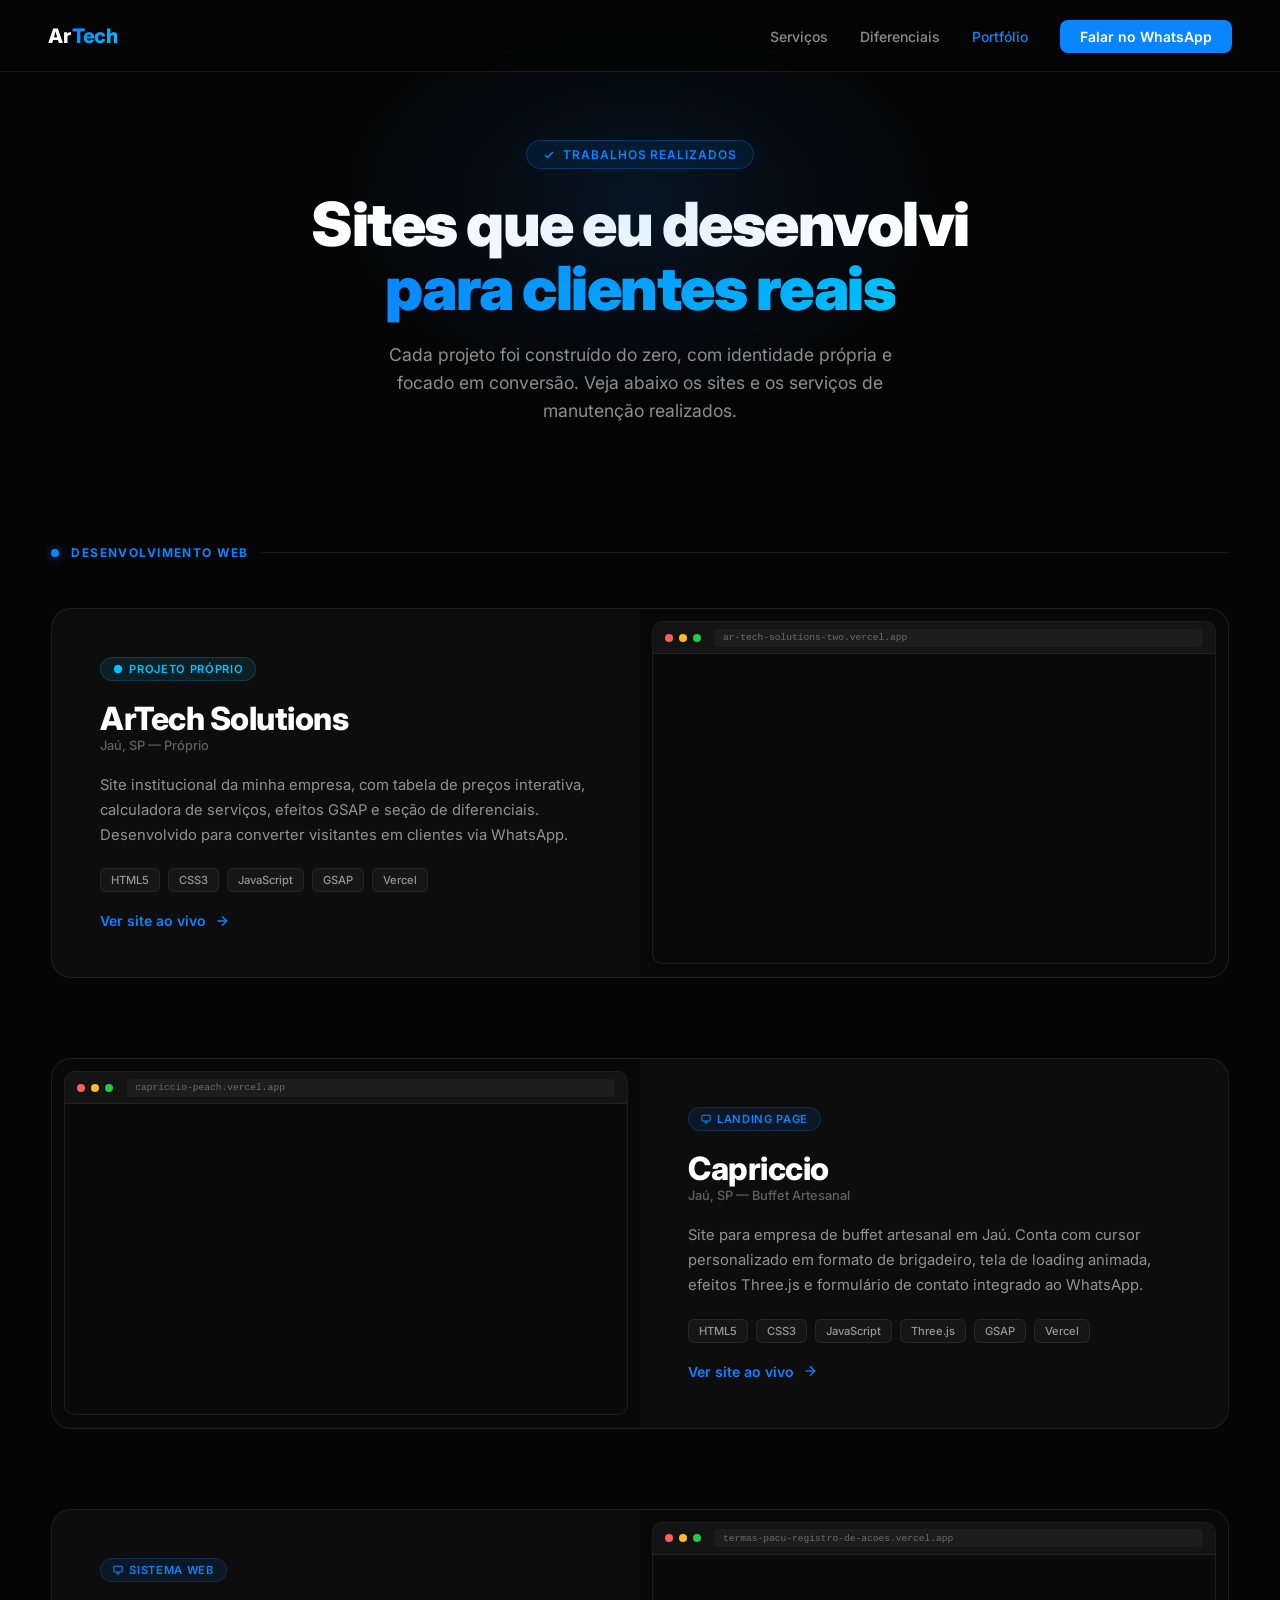
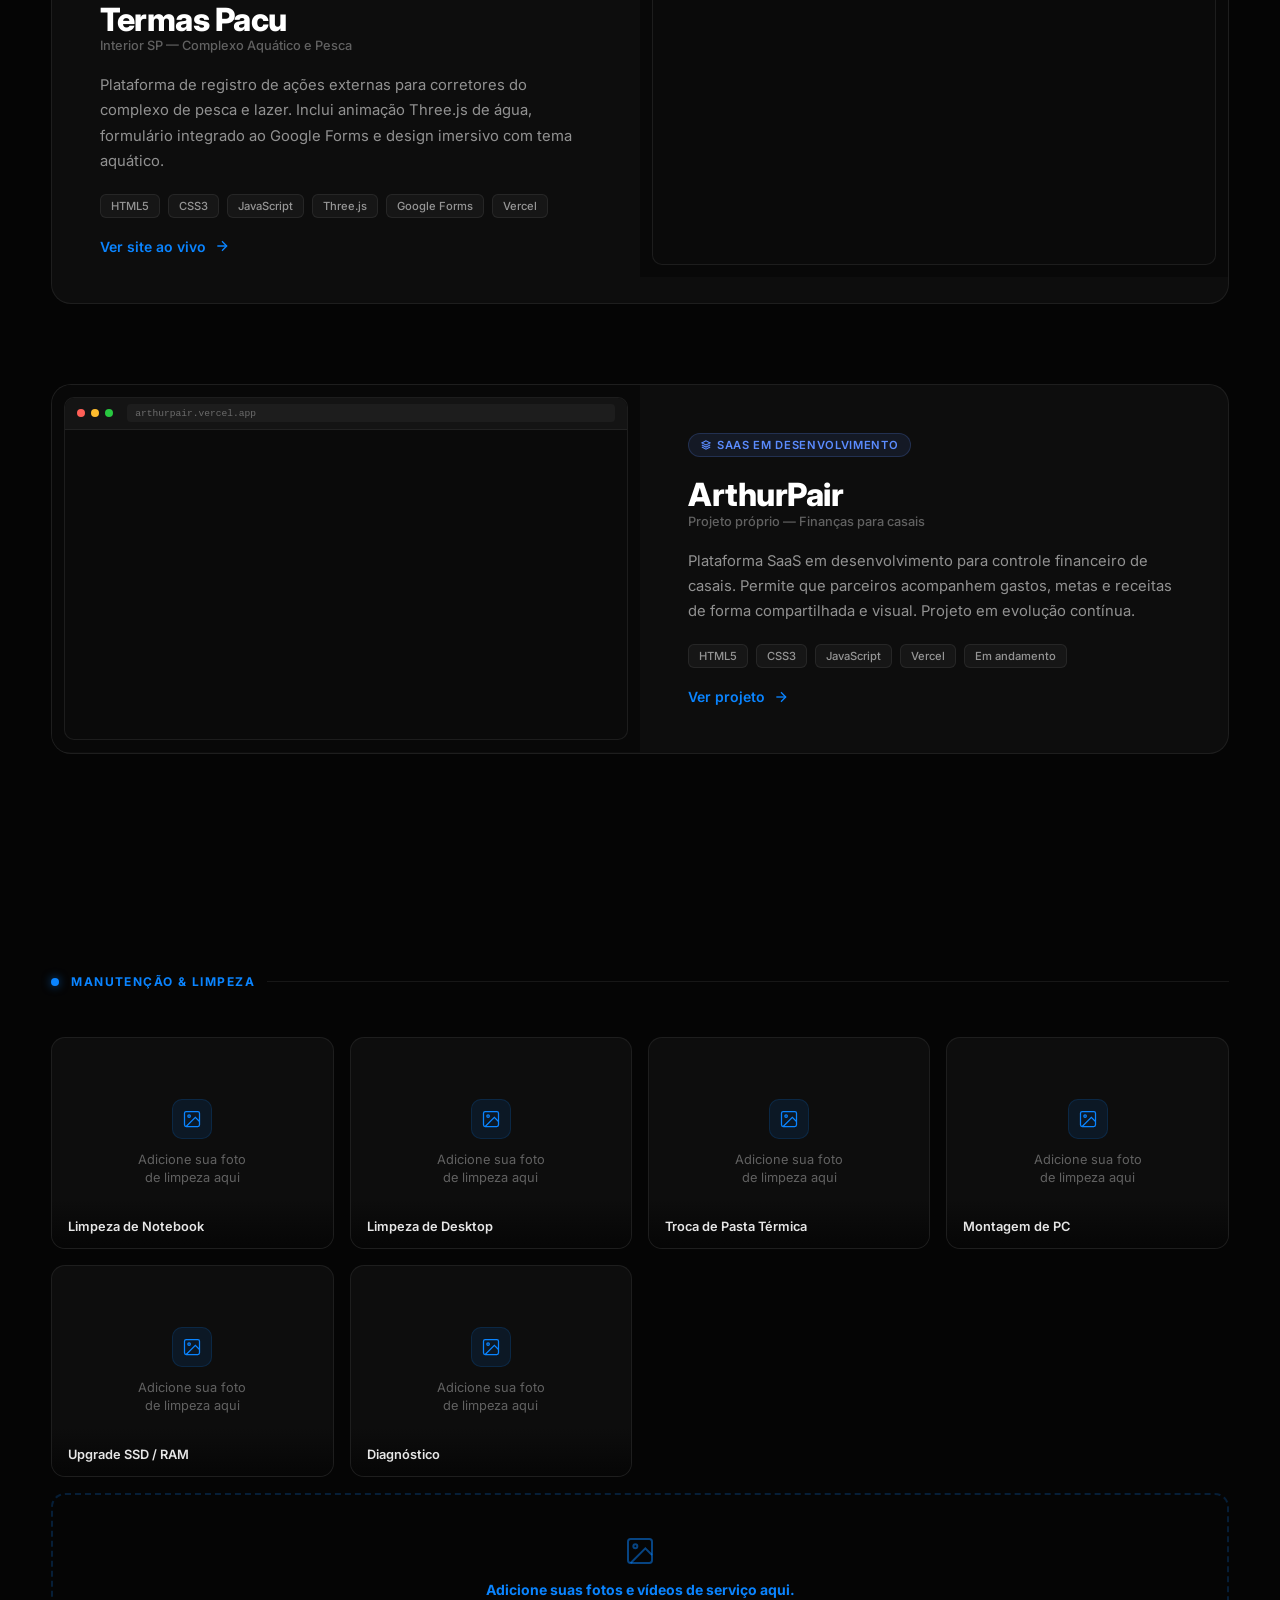
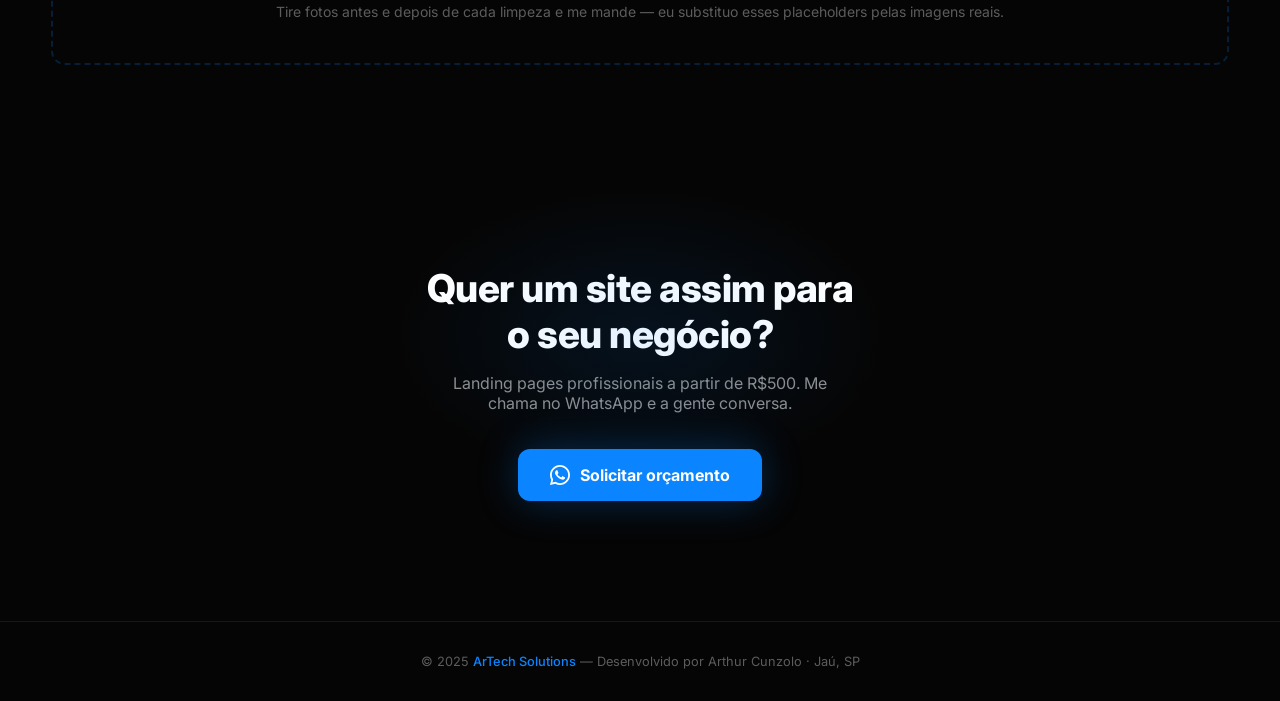
==== portfolio.html @ c2dcc95b "feat: adiciona página de portfólio com preview dos sites e galeria de manutenção" ====
<!DOCTYPE html>
<html lang="pt-BR">
<head>
  <meta charset="UTF-8" />
  <meta name="viewport" content="width=device-width, initial-scale=1.0" />
  <meta name="description" content="Portfólio ArTech Solutions – Sites desenvolvidos e serviços de manutenção em Jaú/SP." />
  <title>Portfólio – ArTech Solutions</title>

  <link rel="preconnect" href="https://fonts.googleapis.com" />
  <link rel="preconnect" href="https://fonts.gstatic.com" crossorigin />
  <link href="https://fonts.googleapis.com/css2?family=Inter:wght@300;400;500;600;700;800;900&display=swap" rel="stylesheet" />

  <style>
    :root {
      --blue-primary:   #0A84FF;
      --blue-secondary: #5B8CFF;
      --blue-accent:    #00C2FF;
      --bg-deep:        #050505;
      --bg-card:        #0d0d0d;
      --bg-card-hover:  #111111;
      --surface:        rgba(255,255,255,0.04);
      --surface-hover:  rgba(255,255,255,0.07);
      --border:         rgba(255,255,255,0.07);
      --border-blue:    rgba(10,132,255,0.25);
      --text-primary:   #ffffff;
      --text-secondary: rgba(255,255,255,0.55);
      --text-muted:     rgba(255,255,255,0.35);
      --font: 'Inter', -apple-system, BlinkMacSystemFont, sans-serif;
      --ease: cubic-bezier(0.16, 1, 0.3, 1);
      --container: min(1200px, 92vw);
    }

    *, *::before, *::after { margin: 0; padding: 0; box-sizing: border-box; }

    html {
      scroll-behavior: smooth;
      scroll-padding-top: 80px;
      font-size: 16px;
      -webkit-font-smoothing: antialiased;
    }

    body {
      font-family: var(--font);
      background: var(--bg-deep);
      color: var(--text-primary);
      min-height: 100vh;
      overflow-x: hidden;
    }

    a { text-decoration: none; color: inherit; }

    /* ── NAV ── */
    .nav {
      position: fixed;
      top: 0; left: 0; right: 0;
      z-index: 100;
      padding: 0 clamp(16px, 4vw, 48px);
      height: 72px;
      display: flex;
      align-items: center;
      justify-content: space-between;
      background: rgba(5,5,5,0.85);
      backdrop-filter: blur(20px);
      border-bottom: 1px solid var(--border);
    }

    .nav__logo { display: flex; align-items: center; gap: 2px; font-size: 1.25rem; font-weight: 800; letter-spacing: -0.5px; }
    .nav__logo-ar  { color: #fff; }
    .nav__logo-tech { background: linear-gradient(135deg, var(--blue-primary), var(--blue-accent)); -webkit-background-clip: text; -webkit-text-fill-color: transparent; }

    .nav__links { display: flex; align-items: center; gap: 32px; list-style: none; }
    .nav__link { font-size: 0.875rem; font-weight: 500; color: var(--text-secondary); transition: color 0.2s; }
    .nav__link:hover, .nav__link.active { color: #fff; }
    .nav__link.active { color: var(--blue-primary); }

    .nav__cta {
      padding: 8px 20px;
      background: var(--blue-primary);
      border-radius: 8px;
      font-size: 0.875rem;
      font-weight: 600;
      color: #fff;
      transition: opacity 0.2s, transform 0.2s;
    }
    .nav__cta:hover { opacity: 0.88; transform: translateY(-1px); }

    /* ── HERO ── */
    .hero {
      padding: 140px 0 80px;
      text-align: center;
      position: relative;
    }

    .hero::before {
      content: '';
      position: absolute;
      top: 0; left: 50%; transform: translateX(-50%);
      width: 600px; height: 400px;
      background: radial-gradient(ellipse, rgba(10,132,255,0.12) 0%, transparent 70%);
      pointer-events: none;
    }

    .hero__eyebrow {
      display: inline-flex;
      align-items: center;
      gap: 8px;
      padding: 6px 16px;
      background: rgba(10,132,255,0.1);
      border: 1px solid rgba(10,132,255,0.25);
      border-radius: 100px;
      font-size: 0.75rem;
      font-weight: 600;
      color: var(--blue-primary);
      letter-spacing: 0.08em;
      text-transform: uppercase;
      margin-bottom: 24px;
    }

    .hero__title {
      font-size: clamp(2.2rem, 5vw, 3.8rem);
      font-weight: 900;
      letter-spacing: -1.5px;
      line-height: 1.05;
      margin-bottom: 20px;
    }

    .hero__title span {
      background: linear-gradient(135deg, var(--blue-primary), var(--blue-accent));
      -webkit-background-clip: text;
      -webkit-text-fill-color: transparent;
    }

    .hero__sub {
      font-size: 1.1rem;
      color: var(--text-secondary);
      max-width: 520px;
      margin: 0 auto;
      line-height: 1.6;
    }

    /* ── SECTION LABEL ── */
    .section-label {
      display: flex;
      align-items: center;
      gap: 12px;
      margin-bottom: 48px;
    }

    .section-label__dot {
      width: 8px; height: 8px;
      border-radius: 50%;
      background: var(--blue-primary);
      box-shadow: 0 0 10px rgba(10,132,255,0.6);
    }

    .section-label__text {
      font-size: 0.75rem;
      font-weight: 700;
      letter-spacing: 0.12em;
      text-transform: uppercase;
      color: var(--blue-primary);
    }

    .section-label__line {
      flex: 1;
      height: 1px;
      background: var(--border);
    }

    /* ── CONTAINER ── */
    .container { width: var(--container); margin: 0 auto; }

    /* ── PROJECTS SECTION ── */
    .projects { padding: 40px 0 100px; }

    /* ── PROJECT BLOCK ── */
    .project-block {
      display: grid;
      grid-template-columns: 1fr 1fr;
      gap: 0;
      margin-bottom: 80px;
      border: 1px solid var(--border);
      border-radius: 20px;
      overflow: hidden;
      background: var(--bg-card);
      transition: border-color 0.3s, box-shadow 0.3s;
      opacity: 0;
      transform: translateY(40px);
    }

    .project-block:hover {
      border-color: var(--border-blue);
      box-shadow: 0 0 60px rgba(10,132,255,0.08);
    }

    .project-block.visible {
      opacity: 1;
      transform: translateY(0);
      transition: opacity 0.7s var(--ease), transform 0.7s var(--ease), border-color 0.3s, box-shadow 0.3s;
    }

    .project-block:nth-child(even) { direction: rtl; }
    .project-block:nth-child(even) > * { direction: ltr; }

    /* ── PREVIEW ── */
    .project-preview {
      position: relative;
      overflow: hidden;
      aspect-ratio: 16/10;
      background: #080808;
      cursor: pointer;
    }

    .project-preview__iframe-wrap {
      position: absolute;
      inset: 0;
      transform: scale(1);
      transform-origin: top left;
      pointer-events: none;
    }

    .project-preview__iframe-wrap iframe {
      width: 100%;
      height: 100%;
      border: none;
      display: block;
    }

    /* Animated scroll effect */
    .project-preview__scroller {
      position: absolute;
      inset: 0;
      display: flex;
      flex-direction: column;
    }

    .project-preview__img {
      width: 100%;
      flex-shrink: 0;
      display: block;
      object-fit: cover;
      object-position: top;
      animation: scrollPreview 8s ease-in-out infinite alternate;
    }

    @keyframes scrollPreview {
      0%   { transform: translateY(0); }
      100% { transform: translateY(calc(-100% + 400px)); }
    }

    .project-preview__overlay {
      position: absolute;
      inset: 0;
      background: linear-gradient(to bottom, transparent 60%, rgba(5,5,5,0.7) 100%);
      display: flex;
      align-items: flex-end;
      justify-content: center;
      padding-bottom: 20px;
      opacity: 0;
      transition: opacity 0.3s;
    }

    .project-preview:hover .project-preview__overlay { opacity: 1; }

    .project-preview__visit {
      display: inline-flex;
      align-items: center;
      gap: 8px;
      padding: 10px 22px;
      background: var(--blue-primary);
      border-radius: 8px;
      font-size: 0.85rem;
      font-weight: 600;
      color: #fff;
      transform: translateY(8px);
      transition: transform 0.3s var(--ease);
    }

    .project-preview:hover .project-preview__visit { transform: translateY(0); }

    /* Placeholder for screenshot */
    .project-preview__placeholder {
      width: 100%;
      height: 100%;
      display: flex;
      flex-direction: column;
      align-items: center;
      justify-content: center;
      gap: 12px;
      background: linear-gradient(135deg, #0a0a0a, #111);
    }

    .project-preview__placeholder-icon {
      width: 48px; height: 48px;
      border-radius: 12px;
      background: rgba(10,132,255,0.15);
      border: 1px solid rgba(10,132,255,0.2);
      display: flex;
      align-items: center;
      justify-content: center;
    }

    .project-preview__url-bar {
      width: 80%;
      padding: 8px 14px;
      background: rgba(255,255,255,0.05);
      border: 1px solid var(--border);
      border-radius: 8px;
      font-size: 0.7rem;
      color: var(--text-muted);
      font-family: monospace;
      text-align: center;
    }

    /* Animated browser mockup */
    .browser-mockup {
      position: absolute;
      inset: 12px;
      background: #0a0a0a;
      border-radius: 10px;
      border: 1px solid rgba(255,255,255,0.08);
      overflow: hidden;
      display: flex;
      flex-direction: column;
    }

    .browser-bar {
      height: 32px;
      background: #141414;
      border-bottom: 1px solid rgba(255,255,255,0.06);
      display: flex;
      align-items: center;
      padding: 0 12px;
      gap: 6px;
      flex-shrink: 0;
    }

    .browser-dot {
      width: 8px; height: 8px;
      border-radius: 50%;
    }

    .browser-dot:nth-child(1) { background: #ff5f57; }
    .browser-dot:nth-child(2) { background: #febc2e; }
    .browser-dot:nth-child(3) { background: #28c840; }

    .browser-url {
      flex: 1;
      height: 18px;
      background: rgba(255,255,255,0.04);
      border-radius: 4px;
      margin-left: 8px;
      display: flex;
      align-items: center;
      padding: 0 8px;
    }

    .browser-url span {
      font-size: 0.6rem;
      color: var(--text-muted);
      font-family: monospace;
    }

    .browser-content {
      flex: 1;
      overflow: hidden;
      position: relative;
    }

    .browser-content iframe {
      width: 200%;
      height: 200%;
      border: none;
      transform: scale(0.5);
      transform-origin: top left;
      pointer-events: none;
    }

    /* ── PROJECT INFO ── */
    .project-info {
      padding: clamp(28px, 4vw, 48px);
      display: flex;
      flex-direction: column;
      justify-content: center;
      gap: 20px;
    }

    .project-info__tag {
      display: inline-flex;
      align-items: center;
      gap: 6px;
      padding: 4px 12px;
      border-radius: 100px;
      font-size: 0.7rem;
      font-weight: 600;
      letter-spacing: 0.06em;
      text-transform: uppercase;
      width: fit-content;
    }

    .tag--web {
      background: rgba(10,132,255,0.1);
      color: var(--blue-primary);
      border: 1px solid rgba(10,132,255,0.2);
    }

    .tag--saas {
      background: rgba(91,140,255,0.1);
      color: var(--blue-secondary);
      border: 1px solid rgba(91,140,255,0.2);
    }

    .tag--own {
      background: rgba(0,194,255,0.1);
      color: var(--blue-accent);
      border: 1px solid rgba(0,194,255,0.2);
    }

    .project-info__number {
      font-size: 4rem;
      font-weight: 900;
      letter-spacing: -3px;
      line-height: 1;
      color: rgba(255,255,255,0.04);
      position: absolute;
      top: 20px; right: 24px;
      font-variant-numeric: tabular-nums;
    }

    .project-info__inner { position: relative; }

    .project-info__title {
      font-size: clamp(1.4rem, 2.5vw, 2rem);
      font-weight: 800;
      letter-spacing: -0.5px;
      line-height: 1.15;
    }

    .project-info__client {
      font-size: 0.8rem;
      color: var(--text-muted);
      font-weight: 500;
    }

    .project-info__desc {
      font-size: 0.925rem;
      color: var(--text-secondary);
      line-height: 1.7;
    }

    .project-info__stack {
      display: flex;
      flex-wrap: wrap;
      gap: 8px;
    }

    .stack-pill {
      padding: 4px 10px;
      background: var(--surface);
      border: 1px solid var(--border);
      border-radius: 6px;
      font-size: 0.7rem;
      font-weight: 500;
      color: var(--text-secondary);
    }

    .project-info__link {
      display: inline-flex;
      align-items: center;
      gap: 8px;
      color: var(--blue-primary);
      font-size: 0.875rem;
      font-weight: 600;
      transition: gap 0.2s;
    }

    .project-info__link:hover { gap: 12px; }

    /* ── MAINTENANCE GALLERY ── */
    .maintenance { padding: 40px 0 120px; }

    .gallery-grid {
      display: grid;
      grid-template-columns: repeat(auto-fill, minmax(280px, 1fr));
      gap: 16px;
    }

    .gallery-item {
      position: relative;
      border-radius: 14px;
      overflow: hidden;
      aspect-ratio: 4/3;
      background: var(--bg-card);
      border: 1px solid var(--border);
      cursor: pointer;
      transition: transform 0.3s var(--ease), border-color 0.3s;
      opacity: 0;
      transform: scale(0.95);
    }

    .gallery-item.visible {
      opacity: 1;
      transform: scale(1);
      transition: opacity 0.5s var(--ease), transform 0.5s var(--ease), border-color 0.3s;
    }

    .gallery-item:hover {
      border-color: var(--border-blue);
      transform: scale(1.02);
    }

    .gallery-item img {
      width: 100%;
      height: 100%;
      object-fit: cover;
      display: block;
    }

    .gallery-item__label {
      position: absolute;
      bottom: 0; left: 0; right: 0;
      padding: 20px 16px 14px;
      background: linear-gradient(to top, rgba(5,5,5,0.9) 0%, transparent 100%);
      font-size: 0.8rem;
      font-weight: 600;
      color: rgba(255,255,255,0.9);
    }

    /* Placeholder gallery items */
    .gallery-placeholder {
      display: flex;
      flex-direction: column;
      align-items: center;
      justify-content: center;
      gap: 12px;
      height: 100%;
    }

    .gallery-placeholder__icon {
      width: 40px; height: 40px;
      border-radius: 10px;
      background: rgba(10,132,255,0.1);
      border: 1px solid rgba(10,132,255,0.15);
      display: flex;
      align-items: center;
      justify-content: center;
    }

    .gallery-placeholder__text {
      font-size: 0.8rem;
      color: var(--text-muted);
      text-align: center;
      line-height: 1.4;
    }

    .gallery-add-cta {
      grid-column: 1 / -1;
      display: flex;
      flex-direction: column;
      align-items: center;
      justify-content: center;
      gap: 12px;
      border-radius: 14px;
      border: 2px dashed rgba(10,132,255,0.2);
      padding: 40px;
      text-align: center;
      cursor: default;
    }

    .gallery-add-cta p {
      font-size: 0.875rem;
      color: var(--text-muted);
      line-height: 1.6;
    }

    .gallery-add-cta strong {
      color: var(--blue-primary);
    }

    /* ── CTA FOOTER ── */
    .cta-section {
      padding: 80px 0 120px;
      text-align: center;
      position: relative;
    }

    .cta-section::before {
      content: '';
      position: absolute;
      top: 0; left: 50%; transform: translateX(-50%);
      width: 500px; height: 300px;
      background: radial-gradient(ellipse, rgba(10,132,255,0.1) 0%, transparent 70%);
      pointer-events: none;
    }

    .cta-section__title {
      font-size: clamp(1.6rem, 3vw, 2.5rem);
      font-weight: 800;
      letter-spacing: -0.5px;
      margin-bottom: 16px;
    }

    .cta-section__sub {
      font-size: 1rem;
      color: var(--text-secondary);
      margin-bottom: 36px;
      max-width: 400px;
      margin-left: auto;
      margin-right: auto;
    }

    .cta-section__btn {
      display: inline-flex;
      align-items: center;
      gap: 10px;
      padding: 16px 32px;
      background: var(--blue-primary);
      border-radius: 12px;
      font-size: 1rem;
      font-weight: 700;
      color: #fff;
      transition: transform 0.2s, box-shadow 0.2s;
      box-shadow: 0 0 40px rgba(10,132,255,0.3);
    }

    .cta-section__btn:hover {
      transform: translateY(-2px);
      box-shadow: 0 0 60px rgba(10,132,255,0.4);
    }

    /* ── FOOTER ── */
    .footer {
      border-top: 1px solid var(--border);
      padding: 32px 0;
      text-align: center;
      font-size: 0.8rem;
      color: var(--text-muted);
    }

    .footer a {
      color: var(--blue-primary);
      font-weight: 500;
    }

    /* ── LIGHTBOX ── */
    .lightbox {
      position: fixed;
      inset: 0;
      z-index: 999;
      background: rgba(0,0,0,0.95);
      display: flex;
      align-items: center;
      justify-content: center;
      opacity: 0;
      pointer-events: none;
      transition: opacity 0.3s;
    }

    .lightbox.open {
      opacity: 1;
      pointer-events: all;
    }

    .lightbox__img {
      max-width: 90vw;
      max-height: 85vh;
      border-radius: 12px;
      object-fit: contain;
    }

    .lightbox__close {
      position: absolute;
      top: 24px; right: 24px;
      width: 44px; height: 44px;
      border-radius: 50%;
      background: var(--surface);
      border: 1px solid var(--border);
      color: #fff;
      font-size: 1.2rem;
      cursor: pointer;
      display: flex;
      align-items: center;
      justify-content: center;
      transition: background 0.2s;
    }

    .lightbox__close:hover { background: var(--surface-hover); }

    /* ── RESPONSIVE ── */
    @media (max-width: 768px) {
      .project-block {
        grid-template-columns: 1fr;
        direction: ltr;
      }

      .project-block:nth-child(even) { direction: ltr; }

      .project-preview { aspect-ratio: 16/9; }

      .nav__links { display: none; }

      .nav__back {
        font-size: 0.8rem;
        color: var(--text-secondary);
        display: flex;
        align-items: center;
        gap: 6px;
      }
    }

    @media (min-width: 769px) {
      .nav__back { display: none; }
    }
  </style>
</head>
<body>

  <!-- NAV -->
  <nav class="nav">
    <a href="index.html" class="nav__logo" aria-label="ArTech Solutions">
      <span class="nav__logo-ar">Ar</span><span class="nav__logo-tech">Tech</span>
    </a>
    <ul class="nav__links" role="list">
      <li><a href="index.html#servicos" class="nav__link">Serviços</a></li>
      <li><a href="index.html#diferenciais" class="nav__link">Diferenciais</a></li>
      <li><a href="portfolio.html" class="nav__link active">Portfólio</a></li>
      <li><a href="https://wa.me/5511982534271?text=Olá! Vim pelo portfólio e gostaria de um orçamento." class="nav__cta" target="_blank" rel="noopener">Falar no WhatsApp</a></li>
    </ul>
    <a href="index.html" class="nav__back">
      ← Voltar ao site
    </a>
  </nav>

  <!-- HERO -->
  <section class="hero">
    <div class="container">
      <div class="hero__eyebrow">
        <svg width="12" height="12" viewBox="0 0 24 24" fill="none" stroke="currentColor" stroke-width="2.5"><polyline points="20 6 9 17 4 12"/></svg>
        Trabalhos realizados
      </div>
      <h1 class="hero__title">
        Sites que eu desenvolvi<br>
        <span>para clientes reais</span>
      </h1>
      <p class="hero__sub">
        Cada projeto foi construído do zero, com identidade própria e focado em conversão. Veja abaixo os sites e os serviços de manutenção realizados.
      </p>
    </div>
  </section>

  <!-- PROJECTS -->
  <section class="projects">
    <div class="container">

      <div class="section-label">
        <div class="section-label__dot"></div>
        <span class="section-label__text">Desenvolvimento Web</span>
        <div class="section-label__line"></div>
      </div>

      <!-- PROJECT 1: ArTech -->
      <article class="project-block">
        <div class="project-preview" onclick="window.open('https://ar-tech-solutions-two.vercel.app/','_blank')">
          <div class="browser-mockup">
            <div class="browser-bar">
              <div class="browser-dot"></div>
              <div class="browser-dot"></div>
              <div class="browser-dot"></div>
              <div class="browser-url">
                <span>ar-tech-solutions-two.vercel.app</span>
              </div>
            </div>
            <div class="browser-content">
              <iframe src="https://ar-tech-solutions-two.vercel.app/" loading="lazy" title="ArTech Solutions"></iframe>
            </div>
          </div>
          <div class="project-preview__overlay">
            <span class="project-preview__visit">
              Visitar site
              <svg width="14" height="14" viewBox="0 0 24 24" fill="none" stroke="currentColor" stroke-width="2.5"><path d="M18 13v6a2 2 0 01-2 2H5a2 2 0 01-2-2V8a2 2 0 012-2h6"/><polyline points="15 3 21 3 21 9"/><line x1="10" y1="14" x2="21" y2="3"/></svg>
            </span>
          </div>
        </div>
        <div class="project-info">
          <span class="project-info__tag tag--own">
            <svg width="10" height="10" viewBox="0 0 24 24" fill="currentColor"><circle cx="12" cy="12" r="10"/></svg>
            Projeto próprio
          </span>
          <div class="project-info__inner">
            <h2 class="project-info__title">ArTech Solutions</h2>
            <p class="project-info__client">Jaú, SP — Próprio</p>
          </div>
          <p class="project-info__desc">
            Site institucional da minha empresa, com tabela de preços interativa, calculadora de serviços, efeitos GSAP e seção de diferenciais. Desenvolvido para converter visitantes em clientes via WhatsApp.
          </p>
          <div class="project-info__stack">
            <span class="stack-pill">HTML5</span>
            <span class="stack-pill">CSS3</span>
            <span class="stack-pill">JavaScript</span>
            <span class="stack-pill">GSAP</span>
            <span class="stack-pill">Vercel</span>
          </div>
          <a href="https://ar-tech-solutions-two.vercel.app/" class="project-info__link" target="_blank" rel="noopener">
            Ver site ao vivo
            <svg width="16" height="16" viewBox="0 0 24 24" fill="none" stroke="currentColor" stroke-width="2"><line x1="5" y1="12" x2="19" y2="12"/><polyline points="12 5 19 12 12 19"/></svg>
          </a>
        </div>
      </article>

      <!-- PROJECT 2: Capriccio -->
      <article class="project-block">
        <div class="project-preview" onclick="window.open('https://capriccio-peach.vercel.app/','_blank')">
          <div class="browser-mockup">
            <div class="browser-bar">
              <div class="browser-dot"></div>
              <div class="browser-dot"></div>
              <div class="browser-dot"></div>
              <div class="browser-url">
                <span>capriccio-peach.vercel.app</span>
              </div>
            </div>
            <div class="browser-content">
              <iframe src="https://capriccio-peach.vercel.app/" loading="lazy" title="Capriccio Buffet"></iframe>
            </div>
          </div>
          <div class="project-preview__overlay">
            <span class="project-preview__visit">
              Visitar site
              <svg width="14" height="14" viewBox="0 0 24 24" fill="none" stroke="currentColor" stroke-width="2.5"><path d="M18 13v6a2 2 0 01-2 2H5a2 2 0 01-2-2V8a2 2 0 012-2h6"/><polyline points="15 3 21 3 21 9"/><line x1="10" y1="14" x2="21" y2="3"/></svg>
            </span>
          </div>
        </div>
        <div class="project-info">
          <span class="project-info__tag tag--web">
            <svg width="10" height="10" viewBox="0 0 24 24" fill="none" stroke="currentColor" stroke-width="2.5"><rect x="2" y="3" width="20" height="14" rx="2"/><line x1="8" y1="21" x2="16" y2="21"/><line x1="12" y1="17" x2="12" y2="21"/></svg>
            Landing Page
          </span>
          <div class="project-info__inner">
            <h2 class="project-info__title">Capriccio</h2>
            <p class="project-info__client">Jaú, SP — Buffet Artesanal</p>
          </div>
          <p class="project-info__desc">
            Site para empresa de buffet artesanal em Jaú. Conta com cursor personalizado em formato de brigadeiro, tela de loading animada, efeitos Three.js e formulário de contato integrado ao WhatsApp.
          </p>
          <div class="project-info__stack">
            <span class="stack-pill">HTML5</span>
            <span class="stack-pill">CSS3</span>
            <span class="stack-pill">JavaScript</span>
            <span class="stack-pill">Three.js</span>
            <span class="stack-pill">GSAP</span>
            <span class="stack-pill">Vercel</span>
          </div>
          <a href="https://capriccio-peach.vercel.app/" class="project-info__link" target="_blank" rel="noopener">
            Ver site ao vivo
            <svg width="16" height="16" viewBox="0 0 24 24" fill="none" stroke="currentColor" stroke-width="2"><line x1="5" y1="12" x2="19" y2="12"/><polyline points="12 5 19 12 12 19"/></svg>
          </a>
        </div>
      </article>

      <!-- PROJECT 3: Termas Pacu -->
      <article class="project-block">
        <div class="project-preview" onclick="window.open('https://termas-pacu-registro-de-acoes.vercel.app/','_blank')">
          <div class="browser-mockup">
            <div class="browser-bar">
              <div class="browser-dot"></div>
              <div class="browser-dot"></div>
              <div class="browser-dot"></div>
              <div class="browser-url">
                <span>termas-pacu-registro-de-acoes.vercel.app</span>
              </div>
            </div>
            <div class="browser-content">
              <iframe src="https://termas-pacu-registro-de-acoes.vercel.app/" loading="lazy" title="Termas Pacu"></iframe>
            </div>
          </div>
          <div class="project-preview__overlay">
            <span class="project-preview__visit">
              Visitar site
              <svg width="14" height="14" viewBox="0 0 24 24" fill="none" stroke="currentColor" stroke-width="2.5"><path d="M18 13v6a2 2 0 01-2 2H5a2 2 0 01-2-2V8a2 2 0 012-2h6"/><polyline points="15 3 21 3 21 9"/><line x1="10" y1="14" x2="21" y2="3"/></svg>
            </span>
          </div>
        </div>
        <div class="project-info">
          <span class="project-info__tag tag--web">
            <svg width="10" height="10" viewBox="0 0 24 24" fill="none" stroke="currentColor" stroke-width="2.5"><rect x="2" y="3" width="20" height="14" rx="2"/><line x1="8" y1="21" x2="16" y2="21"/><line x1="12" y1="17" x2="12" y2="21"/></svg>
            Sistema Web
          </span>
          <div class="project-info__inner">
            <h2 class="project-info__title">Termas Pacu</h2>
            <p class="project-info__client">Interior SP — Complexo Aquático e Pesca</p>
          </div>
          <p class="project-info__desc">
            Plataforma de registro de ações externas para corretores do complexo de pesca e lazer. Inclui animação Three.js de água, formulário integrado ao Google Forms e design imersivo com tema aquático.
          </p>
          <div class="project-info__stack">
            <span class="stack-pill">HTML5</span>
            <span class="stack-pill">CSS3</span>
            <span class="stack-pill">JavaScript</span>
            <span class="stack-pill">Three.js</span>
            <span class="stack-pill">Google Forms</span>
            <span class="stack-pill">Vercel</span>
          </div>
          <a href="https://termas-pacu-registro-de-acoes.vercel.app/" class="project-info__link" target="_blank" rel="noopener">
            Ver site ao vivo
            <svg width="16" height="16" viewBox="0 0 24 24" fill="none" stroke="currentColor" stroke-width="2"><line x1="5" y1="12" x2="19" y2="12"/><polyline points="12 5 19 12 12 19"/></svg>
          </a>
        </div>
      </article>

      <!-- PROJECT 4: ArthurPair -->
      <article class="project-block">
        <div class="project-preview" onclick="window.open('https://arthurpair.vercel.app/','_blank')">
          <div class="browser-mockup">
            <div class="browser-bar">
              <div class="browser-dot"></div>
              <div class="browser-dot"></div>
              <div class="browser-dot"></div>
              <div class="browser-url">
                <span>arthurpair.vercel.app</span>
              </div>
            </div>
            <div class="browser-content">
              <iframe src="https://arthurpair.vercel.app/" loading="lazy" title="ArthurPair SaaS"></iframe>
            </div>
          </div>
          <div class="project-preview__overlay">
            <span class="project-preview__visit">
              Visitar site
              <svg width="14" height="14" viewBox="0 0 24 24" fill="none" stroke="currentColor" stroke-width="2.5"><path d="M18 13v6a2 2 0 01-2 2H5a2 2 0 01-2-2V8a2 2 0 012-2h6"/><polyline points="15 3 21 3 21 9"/><line x1="10" y1="14" x2="21" y2="3"/></svg>
            </span>
          </div>
        </div>
        <div class="project-info">
          <span class="project-info__tag tag--saas">
            <svg width="10" height="10" viewBox="0 0 24 24" fill="none" stroke="currentColor" stroke-width="2.5"><path d="M12 2L2 7l10 5 10-5-10-5z"/><path d="M2 17l10 5 10-5"/><path d="M2 12l10 5 10-5"/></svg>
            SaaS em desenvolvimento
          </span>
          <div class="project-info__inner">
            <h2 class="project-info__title">ArthurPair</h2>
            <p class="project-info__client">Projeto próprio — Finanças para casais</p>
          </div>
          <p class="project-info__desc">
            Plataforma SaaS em desenvolvimento para controle financeiro de casais. Permite que parceiros acompanhem gastos, metas e receitas de forma compartilhada e visual. Projeto em evolução contínua.
          </p>
          <div class="project-info__stack">
            <span class="stack-pill">HTML5</span>
            <span class="stack-pill">CSS3</span>
            <span class="stack-pill">JavaScript</span>
            <span class="stack-pill">Vercel</span>
            <span class="stack-pill">Em andamento</span>
          </div>
          <a href="https://arthurpair.vercel.app/" class="project-info__link" target="_blank" rel="noopener">
            Ver projeto
            <svg width="16" height="16" viewBox="0 0 24 24" fill="none" stroke="currentColor" stroke-width="2"><line x1="5" y1="12" x2="19" y2="12"/><polyline points="12 5 19 12 12 19"/></svg>
          </a>
        </div>
      </article>

    </div>
  </section>

  <!-- MAINTENANCE GALLERY -->
  <section class="maintenance">
    <div class="container">

      <div class="section-label">
        <div class="section-label__dot"></div>
        <span class="section-label__text">Manutenção & Limpeza</span>
        <div class="section-label__line"></div>
      </div>

      <div class="gallery-grid" id="gallery-grid">

        <!-- Placeholder slots — substitua src pelas suas fotos reais -->
        <div class="gallery-item" id="g1">
          <div class="gallery-placeholder">
            <div class="gallery-placeholder__icon">
              <svg width="20" height="20" viewBox="0 0 24 24" fill="none" stroke="#0A84FF" stroke-width="1.5"><rect x="3" y="3" width="18" height="18" rx="2"/><circle cx="8.5" cy="8.5" r="1.5"/><polyline points="21 15 16 10 5 21"/></svg>
            </div>
            <p class="gallery-placeholder__text">Adicione sua foto<br>de limpeza aqui</p>
          </div>
          <div class="gallery-item__label">Limpeza de Notebook</div>
        </div>

        <div class="gallery-item" id="g2">
          <div class="gallery-placeholder">
            <div class="gallery-placeholder__icon">
              <svg width="20" height="20" viewBox="0 0 24 24" fill="none" stroke="#0A84FF" stroke-width="1.5"><rect x="3" y="3" width="18" height="18" rx="2"/><circle cx="8.5" cy="8.5" r="1.5"/><polyline points="21 15 16 10 5 21"/></svg>
            </div>
            <p class="gallery-placeholder__text">Adicione sua foto<br>de limpeza aqui</p>
          </div>
          <div class="gallery-item__label">Limpeza de Desktop</div>
        </div>

        <div class="gallery-item" id="g3">
          <div class="gallery-placeholder">
            <div class="gallery-placeholder__icon">
              <svg width="20" height="20" viewBox="0 0 24 24" fill="none" stroke="#0A84FF" stroke-width="1.5"><rect x="3" y="3" width="18" height="18" rx="2"/><circle cx="8.5" cy="8.5" r="1.5"/><polyline points="21 15 16 10 5 21"/></svg>
            </div>
            <p class="gallery-placeholder__text">Adicione sua foto<br>de limpeza aqui</p>
          </div>
          <div class="gallery-item__label">Troca de Pasta Térmica</div>
        </div>

        <div class="gallery-item" id="g4">
          <div class="gallery-placeholder">
            <div class="gallery-placeholder__icon">
              <svg width="20" height="20" viewBox="0 0 24 24" fill="none" stroke="#0A84FF" stroke-width="1.5"><rect x="3" y="3" width="18" height="18" rx="2"/><circle cx="8.5" cy="8.5" r="1.5"/><polyline points="21 15 16 10 5 21"/></svg>
            </div>
            <p class="gallery-placeholder__text">Adicione sua foto<br>de limpeza aqui</p>
          </div>
          <div class="gallery-item__label">Montagem de PC</div>
        </div>

        <div class="gallery-item" id="g5">
          <div class="gallery-placeholder">
            <div class="gallery-placeholder__icon">
              <svg width="20" height="20" viewBox="0 0 24 24" fill="none" stroke="#0A84FF" stroke-width="1.5"><rect x="3" y="3" width="18" height="18" rx="2"/><circle cx="8.5" cy="8.5" r="1.5"/><polyline points="21 15 16 10 5 21"/></svg>
            </div>
            <p class="gallery-placeholder__text">Adicione sua foto<br>de limpeza aqui</p>
          </div>
          <div class="gallery-item__label">Upgrade SSD / RAM</div>
        </div>

        <div class="gallery-item" id="g6">
          <div class="gallery-placeholder">
            <div class="gallery-placeholder__icon">
              <svg width="20" height="20" viewBox="0 0 24 24" fill="none" stroke="#0A84FF" stroke-width="1.5"><rect x="3" y="3" width="18" height="18" rx="2"/><circle cx="8.5" cy="8.5" r="1.5"/><polyline points="21 15 16 10 5 21"/></svg>
            </div>
            <p class="gallery-placeholder__text">Adicione sua foto<br>de limpeza aqui</p>
          </div>
          <div class="gallery-item__label">Diagnóstico</div>
        </div>

        <!-- CTA para adicionar fotos -->
        <div class="gallery-add-cta">
          <svg width="32" height="32" viewBox="0 0 24 24" fill="none" stroke="rgba(10,132,255,0.5)" stroke-width="1.5"><rect x="3" y="3" width="18" height="18" rx="2"/><circle cx="8.5" cy="8.5" r="1.5"/><polyline points="21 15 16 10 5 21"/></svg>
          <p>
            <strong>Adicione suas fotos e vídeos de serviço aqui.</strong><br>
            Tire fotos antes e depois de cada limpeza e me mande — eu substituo esses placeholders pelas imagens reais.
          </p>
        </div>

      </div>
    </div>
  </section>

  <!-- CTA SECTION -->
  <section class="cta-section">
    <div class="container">
      <h2 class="cta-section__title">Quer um site assim para<br>o seu negócio?</h2>
      <p class="cta-section__sub">Landing pages profissionais a partir de R$500. Me chama no WhatsApp e a gente conversa.</p>
      <a href="https://wa.me/5511982534271?text=Olá! Vi o portfólio da ArTech e gostaria de um orçamento para meu site." class="cta-section__btn" target="_blank" rel="noopener">
        <svg width="20" height="20" viewBox="0 0 24 24" fill="currentColor"><path d="M17.472 14.382c-.297-.149-1.758-.867-2.03-.967-.273-.099-.471-.148-.67.15-.197.297-.767.966-.94 1.164-.173.199-.347.223-.644.075-.297-.15-1.255-.463-2.39-1.475-.883-.788-1.48-1.761-1.653-2.059-.173-.297-.018-.458.13-.606.134-.133.298-.347.446-.52.149-.174.198-.298.298-.497.099-.198.05-.371-.025-.52-.075-.149-.669-1.612-.916-2.207-.242-.579-.487-.5-.669-.51-.173-.008-.371-.01-.57-.01-.198 0-.52.074-.792.372-.272.297-1.04 1.016-1.04 2.479 0 1.462 1.065 2.875 1.213 3.074.149.198 2.096 3.2 5.077 4.487.709.306 1.262.489 1.694.625.712.227 1.36.195 1.871.118.571-.085 1.758-.719 2.006-1.413.248-.694.248-1.289.173-1.413-.074-.124-.272-.198-.57-.347zM12 0C5.373 0 0 5.373 0 12c0 2.125.555 4.122 1.528 5.855L0 24l6.335-1.512A11.945 11.945 0 0012 24c6.627 0 12-5.373 12-12S18.627 0 12 0zm0 21.818a9.818 9.818 0 01-5.015-1.374l-.36-.214-3.731.891.934-3.628-.235-.374A9.776 9.776 0 012.182 12C2.182 6.566 6.566 2.182 12 2.182S21.818 6.566 21.818 12 17.434 21.818 12 21.818z"/></svg>
        Solicitar orçamento
      </a>
    </div>
  </section>

  <!-- FOOTER -->
  <footer class="footer">
    <div class="container">
      <p>© 2025 <a href="index.html">ArTech Solutions</a> — Desenvolvido por Arthur Cunzolo · Jaú, SP</p>
    </div>
  </footer>

  <!-- LIGHTBOX -->
  <div class="lightbox" id="lightbox" role="dialog" aria-modal="true" aria-label="Imagem ampliada">
    <button class="lightbox__close" id="lightbox-close" aria-label="Fechar">✕</button>
    <img class="lightbox__img" id="lightbox-img" src="" alt="" />
  </div>

  <script>
    // Scroll reveal
    const reveals = document.querySelectorAll('.project-block, .gallery-item');
    const io = new IntersectionObserver((entries) => {
      entries.forEach((e, i) => {
        if (e.isIntersecting) {
          setTimeout(() => e.target.classList.add('visible'), i * 80);
          io.unobserve(e.target);
        }
      });
    }, { threshold: 0.1 });
    reveals.forEach(el => io.observe(el));

    // Lightbox
    const lightbox = document.getElementById('lightbox');
    const lightboxImg = document.getElementById('lightbox-img');
    const lightboxClose = document.getElementById('lightbox-close');

    document.querySelectorAll('.gallery-item img').forEach(img => {
      img.addEventListener('click', () => {
        lightboxImg.src = img.src;
        lightboxImg.alt = img.alt;
        lightbox.classList.add('open');
        document.body.style.overflow = 'hidden';
      });
    });

    lightboxClose.addEventListener('click', closeLightbox);
    lightbox.addEventListener('click', e => { if (e.target === lightbox) closeLightbox(); });
    document.addEventListener('keydown', e => { if (e.key === 'Escape') closeLightbox(); });

    function closeLightbox() {
      lightbox.classList.remove('open');
      document.body.style.overflow = '';
    }
  </script>
</body>
</html>
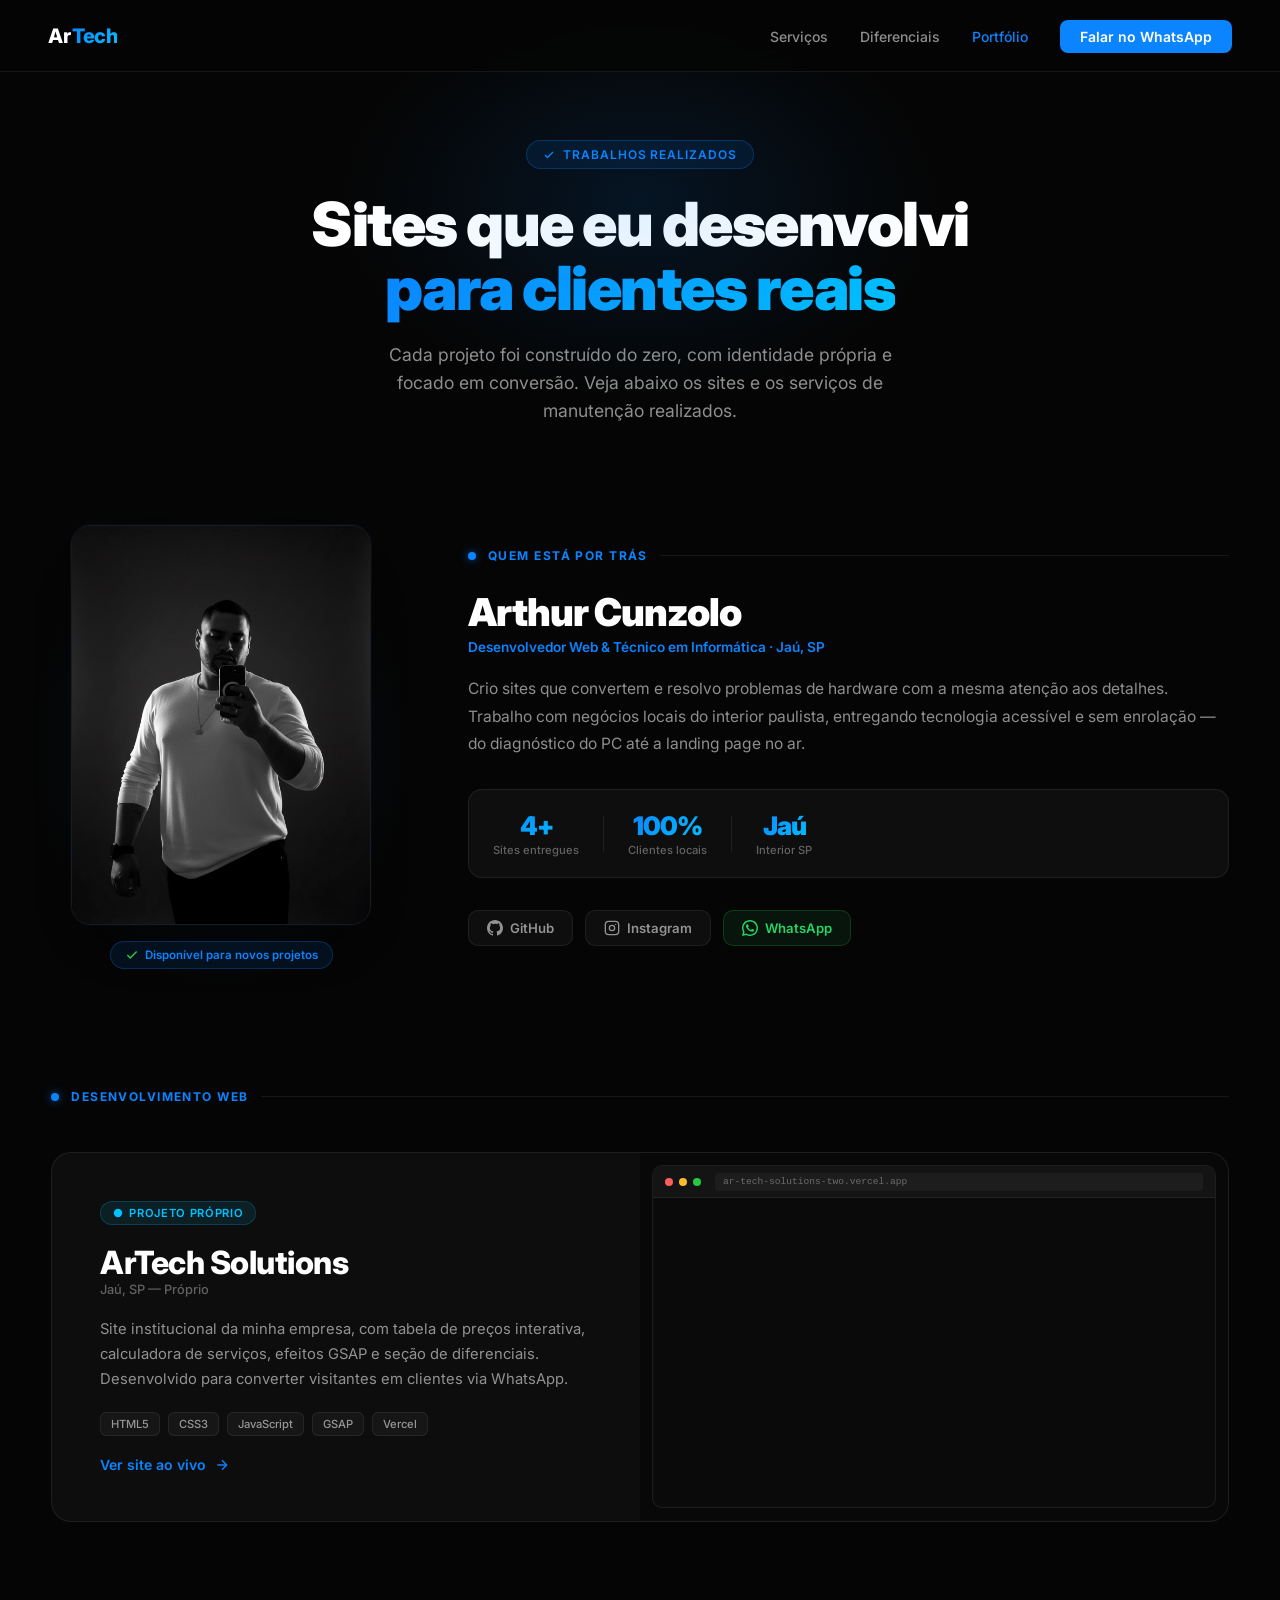
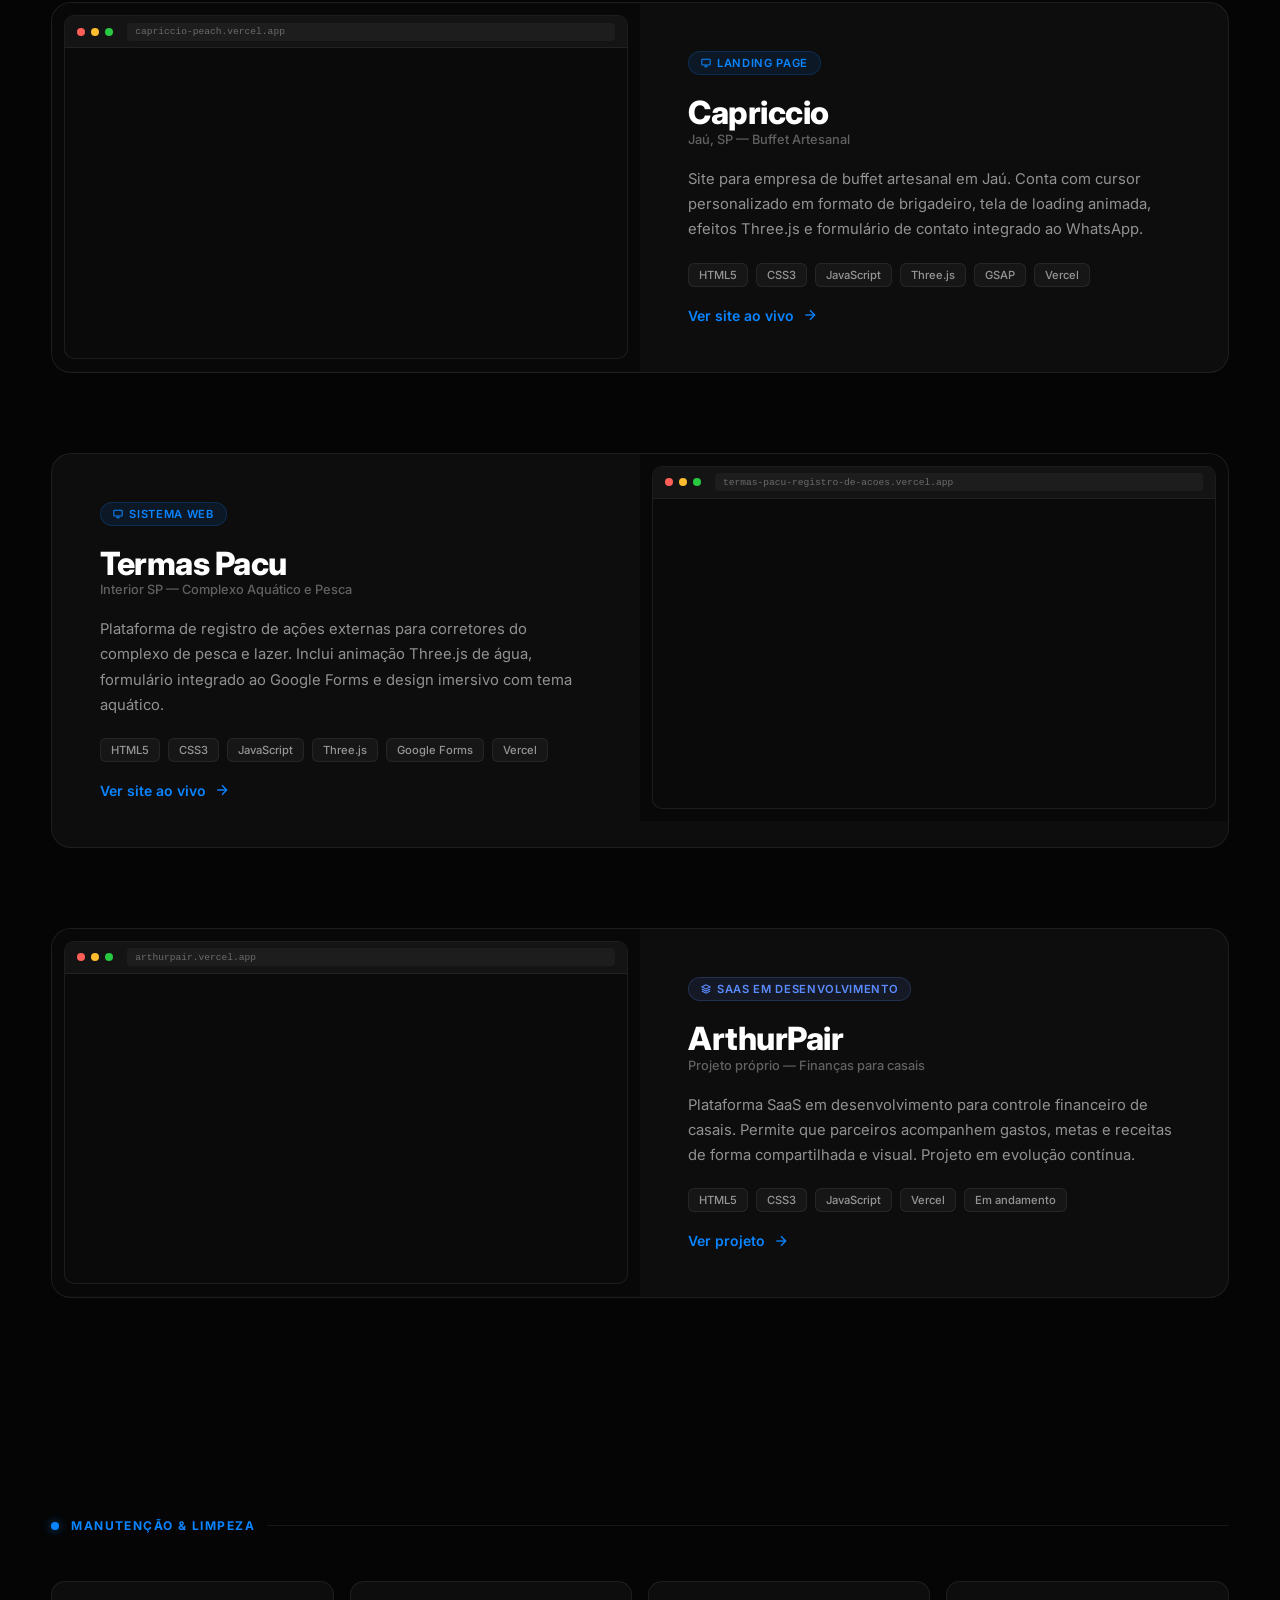
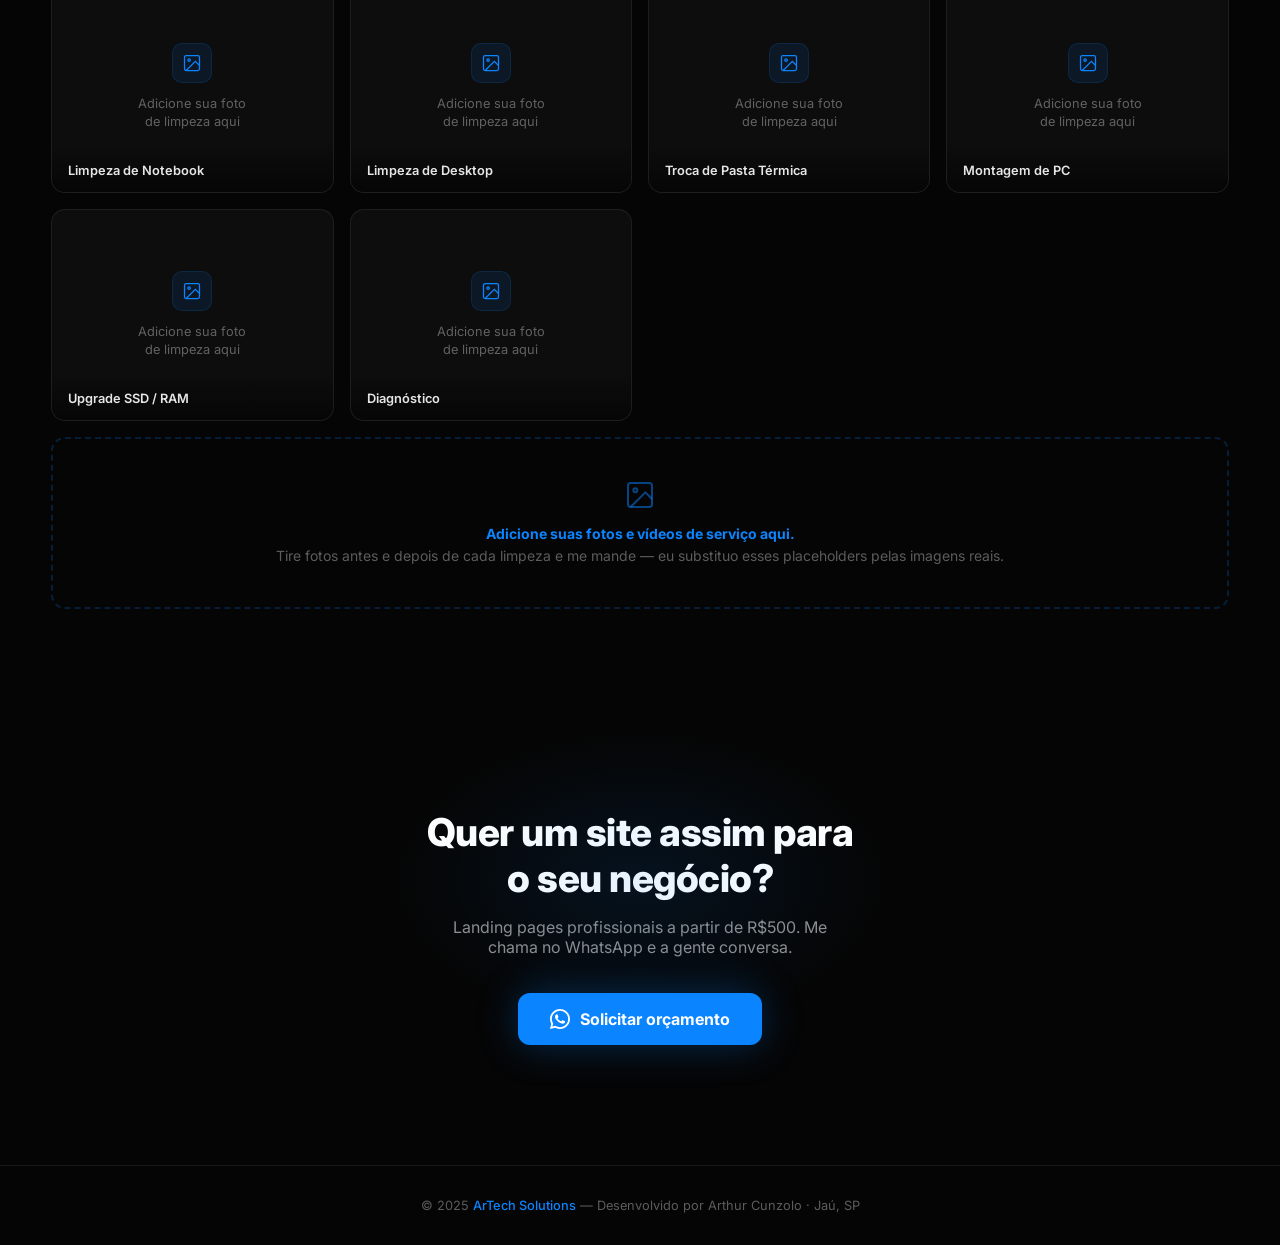
==== commit 95ca37cb: "feat: adiciona seção sobre o desenvolvedor com foto no portfólio" ====
--- a/portfolio.html
+++ b/portfolio.html
@@ -170,6 +170,172 @@
     /* ── CONTAINER ── */
     .container { width: var(--container); margin: 0 auto; }
 
+    /* ── ABOUT ── */
+    .about { padding: 20px 0 80px; }
+
+    .about__inner {
+      display: grid;
+      grid-template-columns: 340px 1fr;
+      gap: clamp(40px, 6vw, 80px);
+      align-items: center;
+    }
+
+    .about__photo-wrap {
+      position: relative;
+      display: flex;
+      flex-direction: column;
+      align-items: center;
+    }
+
+    .about__photo-glow {
+      position: absolute;
+      inset: -20px;
+      background: radial-gradient(ellipse, rgba(10,132,255,0.15) 0%, transparent 70%);
+      border-radius: 50%;
+      pointer-events: none;
+    }
+
+    .about__photo {
+      width: 100%;
+      max-width: 300px;
+      aspect-ratio: 3/4;
+      object-fit: cover;
+      object-position: top center;
+      border-radius: 20px;
+      border: 1px solid rgba(255,255,255,0.08);
+      filter: grayscale(20%) contrast(1.05);
+      position: relative;
+      z-index: 1;
+      box-shadow: 0 30px 80px rgba(0,0,0,0.6), 0 0 0 1px rgba(10,132,255,0.1);
+    }
+
+    .about__photo-badge {
+      display: inline-flex;
+      align-items: center;
+      gap: 6px;
+      margin-top: 16px;
+      padding: 6px 14px;
+      background: rgba(10,132,255,0.1);
+      border: 1px solid rgba(10,132,255,0.25);
+      border-radius: 100px;
+      font-size: 0.72rem;
+      font-weight: 600;
+      color: var(--blue-primary);
+      position: relative;
+      z-index: 1;
+    }
+
+    .about__photo-badge svg { color: #28c840; }
+
+    .about__title {
+      font-size: clamp(1.8rem, 3vw, 2.8rem);
+      font-weight: 900;
+      letter-spacing: -1px;
+      line-height: 1.1;
+      margin-bottom: 6px;
+    }
+
+    .about__role {
+      font-size: 0.85rem;
+      color: var(--blue-primary);
+      font-weight: 600;
+      margin-bottom: 20px;
+    }
+
+    .about__bio {
+      font-size: 0.975rem;
+      color: var(--text-secondary);
+      line-height: 1.75;
+      margin-bottom: 32px;
+    }
+
+    .about__stats {
+      display: flex;
+      align-items: center;
+      gap: 24px;
+      margin-bottom: 32px;
+      padding: 20px 24px;
+      background: var(--surface);
+      border: 1px solid var(--border);
+      border-radius: 14px;
+    }
+
+    .about__stat { text-align: center; }
+
+    .about__stat-num {
+      display: block;
+      font-size: 1.6rem;
+      font-weight: 900;
+      letter-spacing: -1px;
+      background: linear-gradient(135deg, var(--blue-primary), var(--blue-accent));
+      -webkit-background-clip: text;
+      -webkit-text-fill-color: transparent;
+    }
+
+    .about__stat-label {
+      display: block;
+      font-size: 0.7rem;
+      color: var(--text-muted);
+      font-weight: 500;
+      margin-top: 2px;
+    }
+
+    .about__stat-divider {
+      width: 1px;
+      height: 36px;
+      background: var(--border);
+    }
+
+    .about__links {
+      display: flex;
+      gap: 12px;
+      flex-wrap: wrap;
+    }
+
+    .about__link {
+      display: inline-flex;
+      align-items: center;
+      gap: 7px;
+      padding: 9px 18px;
+      background: var(--surface);
+      border: 1px solid var(--border);
+      border-radius: 10px;
+      font-size: 0.825rem;
+      font-weight: 600;
+      color: var(--text-secondary);
+      transition: background 0.2s, border-color 0.2s, color 0.2s;
+    }
+
+    .about__link:hover {
+      background: var(--surface-hover);
+      border-color: rgba(255,255,255,0.15);
+      color: #fff;
+    }
+
+    .about__link--wa {
+      background: rgba(37,211,102,0.08);
+      border-color: rgba(37,211,102,0.2);
+      color: #25d366;
+    }
+
+    .about__link--wa:hover {
+      background: rgba(37,211,102,0.15);
+      border-color: rgba(37,211,102,0.35);
+      color: #25d366;
+    }
+
+    @media (max-width: 768px) {
+      .about__inner {
+        grid-template-columns: 1fr;
+        text-align: center;
+      }
+      .about__photo-wrap { margin: 0 auto; max-width: 220px; }
+      .about__photo { max-width: 220px; }
+      .about__stats { justify-content: center; }
+      .about__links { justify-content: center; }
+      .section-label { justify-content: center; }
+    }
+
     /* ── PROJECTS SECTION ── */
     .projects { padding: 40px 0 100px; }
 
@@ -748,6 +914,64 @@
     </div>
   </section>
 
+  <!-- ABOUT -->
+  <section class="about">
+    <div class="container">
+      <div class="about__inner">
+        <div class="about__photo-wrap">
+          <div class="about__photo-glow"></div>
+          <img src="arthur.png" alt="Arthur Cunzolo — ArTech Solutions" class="about__photo" />
+          <div class="about__photo-badge">
+            <svg width="14" height="14" viewBox="0 0 24 24" fill="none" stroke="currentColor" stroke-width="2.5"><polyline points="20 6 9 17 4 12"/></svg>
+            Disponível para novos projetos
+          </div>
+        </div>
+        <div class="about__content">
+          <div class="section-label" style="margin-bottom:28px">
+            <div class="section-label__dot"></div>
+            <span class="section-label__text">Quem está por trás</span>
+            <div class="section-label__line"></div>
+          </div>
+          <h2 class="about__title">Arthur Cunzolo</h2>
+          <p class="about__role">Desenvolvedor Web & Técnico em Informática · Jaú, SP</p>
+          <p class="about__bio">
+            Crio sites que convertem e resolvo problemas de hardware com a mesma atenção aos detalhes. Trabalho com negócios locais do interior paulista, entregando tecnologia acessível e sem enrolação — do diagnóstico do PC até a landing page no ar.
+          </p>
+          <div class="about__stats">
+            <div class="about__stat">
+              <span class="about__stat-num">4+</span>
+              <span class="about__stat-label">Sites entregues</span>
+            </div>
+            <div class="about__stat-divider"></div>
+            <div class="about__stat">
+              <span class="about__stat-num">100%</span>
+              <span class="about__stat-label">Clientes locais</span>
+            </div>
+            <div class="about__stat-divider"></div>
+            <div class="about__stat">
+              <span class="about__stat-num">Jaú</span>
+              <span class="about__stat-label">Interior SP</span>
+            </div>
+          </div>
+          <div class="about__links">
+            <a href="https://github.com/ArthurCunzolo" class="about__link" target="_blank" rel="noopener">
+              <svg width="16" height="16" viewBox="0 0 24 24" fill="currentColor"><path d="M12 0C5.374 0 0 5.373 0 12c0 5.302 3.438 9.8 8.207 11.387.599.111.793-.261.793-.577v-2.234c-3.338.726-4.033-1.416-4.033-1.416-.546-1.387-1.333-1.756-1.333-1.756-1.089-.745.083-.729.083-.729 1.205.084 1.839 1.237 1.839 1.237 1.07 1.834 2.807 1.304 3.492.997.107-.775.418-1.305.762-1.604-2.665-.305-5.467-1.334-5.467-5.931 0-1.311.469-2.381 1.236-3.221-.124-.303-.535-1.524.117-3.176 0 0 1.008-.322 3.301 1.23A11.509 11.509 0 0112 5.803c1.02.005 2.047.138 3.006.404 2.291-1.552 3.297-1.23 3.297-1.23.653 1.653.242 2.874.118 3.176.77.84 1.235 1.911 1.235 3.221 0 4.609-2.807 5.624-5.479 5.921.43.372.823 1.102.823 2.222v3.293c0 .319.192.694.801.576C20.566 21.797 24 17.3 24 12c0-6.627-5.373-12-12-12z"/></svg>
+              GitHub
+            </a>
+            <a href="https://www.instagram.com/artech.solutionsti/" class="about__link" target="_blank" rel="noopener">
+              <svg width="16" height="16" viewBox="0 0 24 24" fill="none" stroke="currentColor" stroke-width="2"><rect x="2" y="2" width="20" height="20" rx="5"/><circle cx="12" cy="12" r="4"/><circle cx="17.5" cy="6.5" r="1" fill="currentColor" stroke="none"/></svg>
+              Instagram
+            </a>
+            <a href="https://wa.me/5511982534271" class="about__link about__link--wa" target="_blank" rel="noopener">
+              <svg width="16" height="16" viewBox="0 0 24 24" fill="currentColor"><path d="M17.472 14.382c-.297-.149-1.758-.867-2.03-.967-.273-.099-.471-.148-.67.15-.197.297-.767.966-.94 1.164-.173.199-.347.223-.644.075-.297-.15-1.255-.463-2.39-1.475-.883-.788-1.48-1.761-1.653-2.059-.173-.297-.018-.458.13-.606.134-.133.298-.347.446-.52.149-.174.198-.298.298-.497.099-.198.05-.371-.025-.52-.075-.149-.669-1.612-.916-2.207-.242-.579-.487-.5-.669-.51-.173-.008-.371-.01-.57-.01-.198 0-.52.074-.792.372-.272.297-1.04 1.016-1.04 2.479 0 1.462 1.065 2.875 1.213 3.074.149.198 2.096 3.2 5.077 4.487.709.306 1.262.489 1.694.625.712.227 1.36.195 1.871.118.571-.085 1.758-.719 2.006-1.413.248-.694.248-1.289.173-1.413-.074-.124-.272-.198-.57-.347zM12 0C5.373 0 0 5.373 0 12c0 2.125.555 4.122 1.528 5.855L0 24l6.335-1.512A11.945 11.945 0 0012 24c6.627 0 12-5.373 12-12S18.627 0 12 0zm0 21.818a9.818 9.818 0 01-5.015-1.374l-.36-.214-3.731.891.934-3.628-.235-.374A9.776 9.776 0 012.182 12C2.182 6.566 6.566 2.182 12 2.182S21.818 6.566 21.818 12 17.434 21.818 12 21.818z"/></svg>
+              WhatsApp
+            </a>
+          </div>
+        </div>
+      </div>
+    </div>
+  </section>
+
   <!-- PROJECTS -->
   <section class="projects">
     <div class="container">
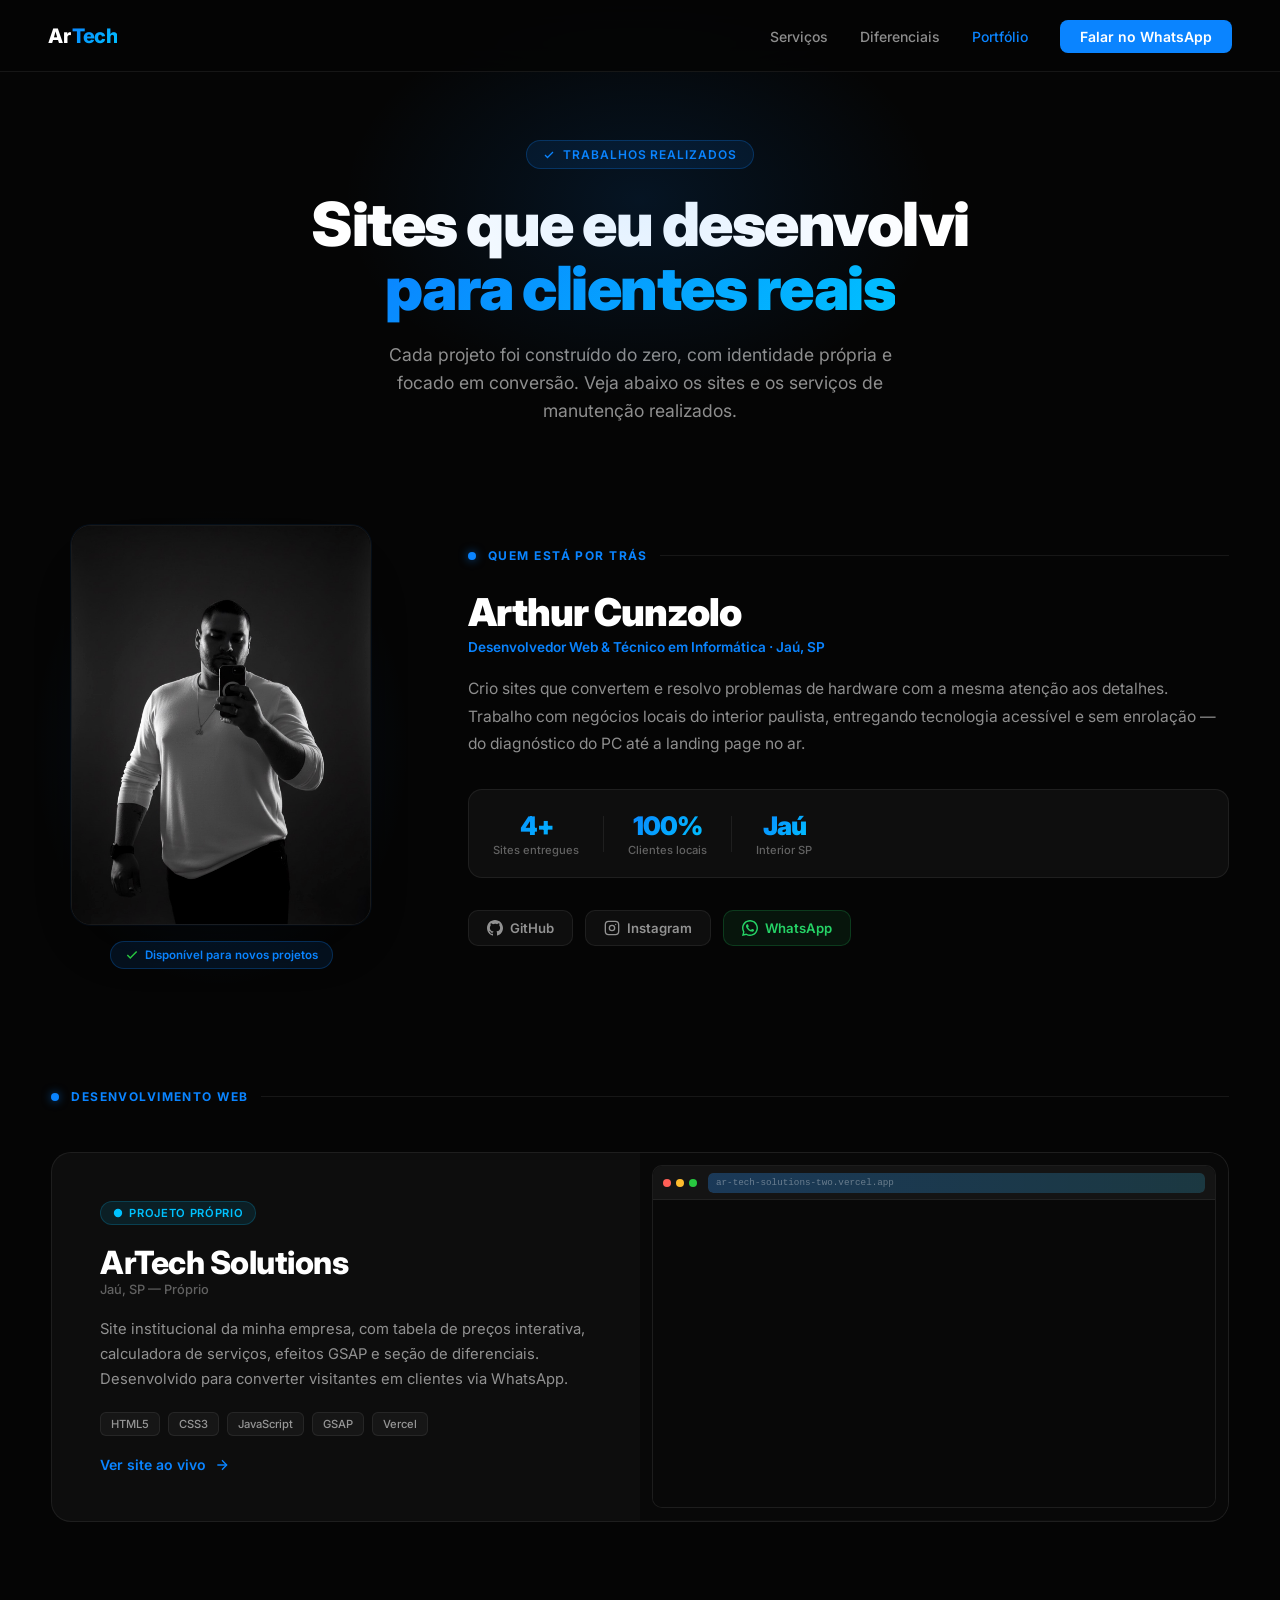
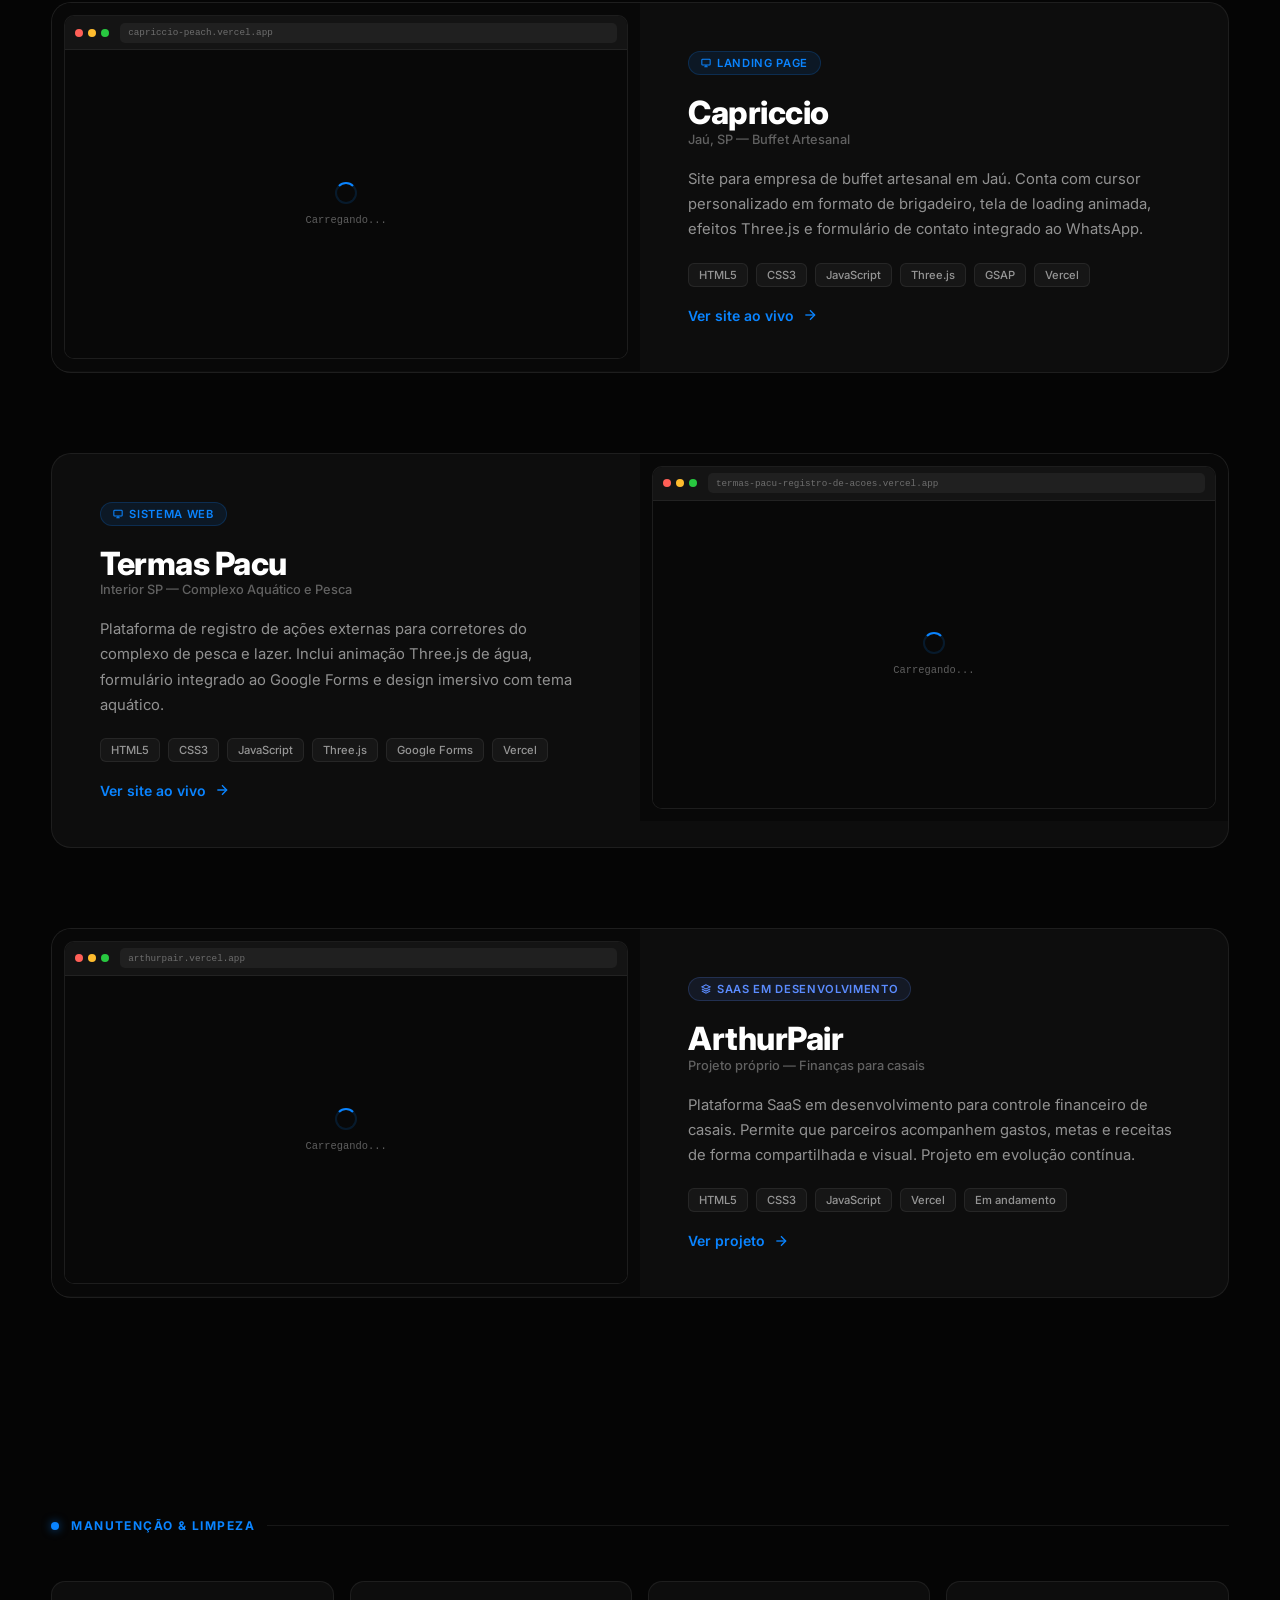
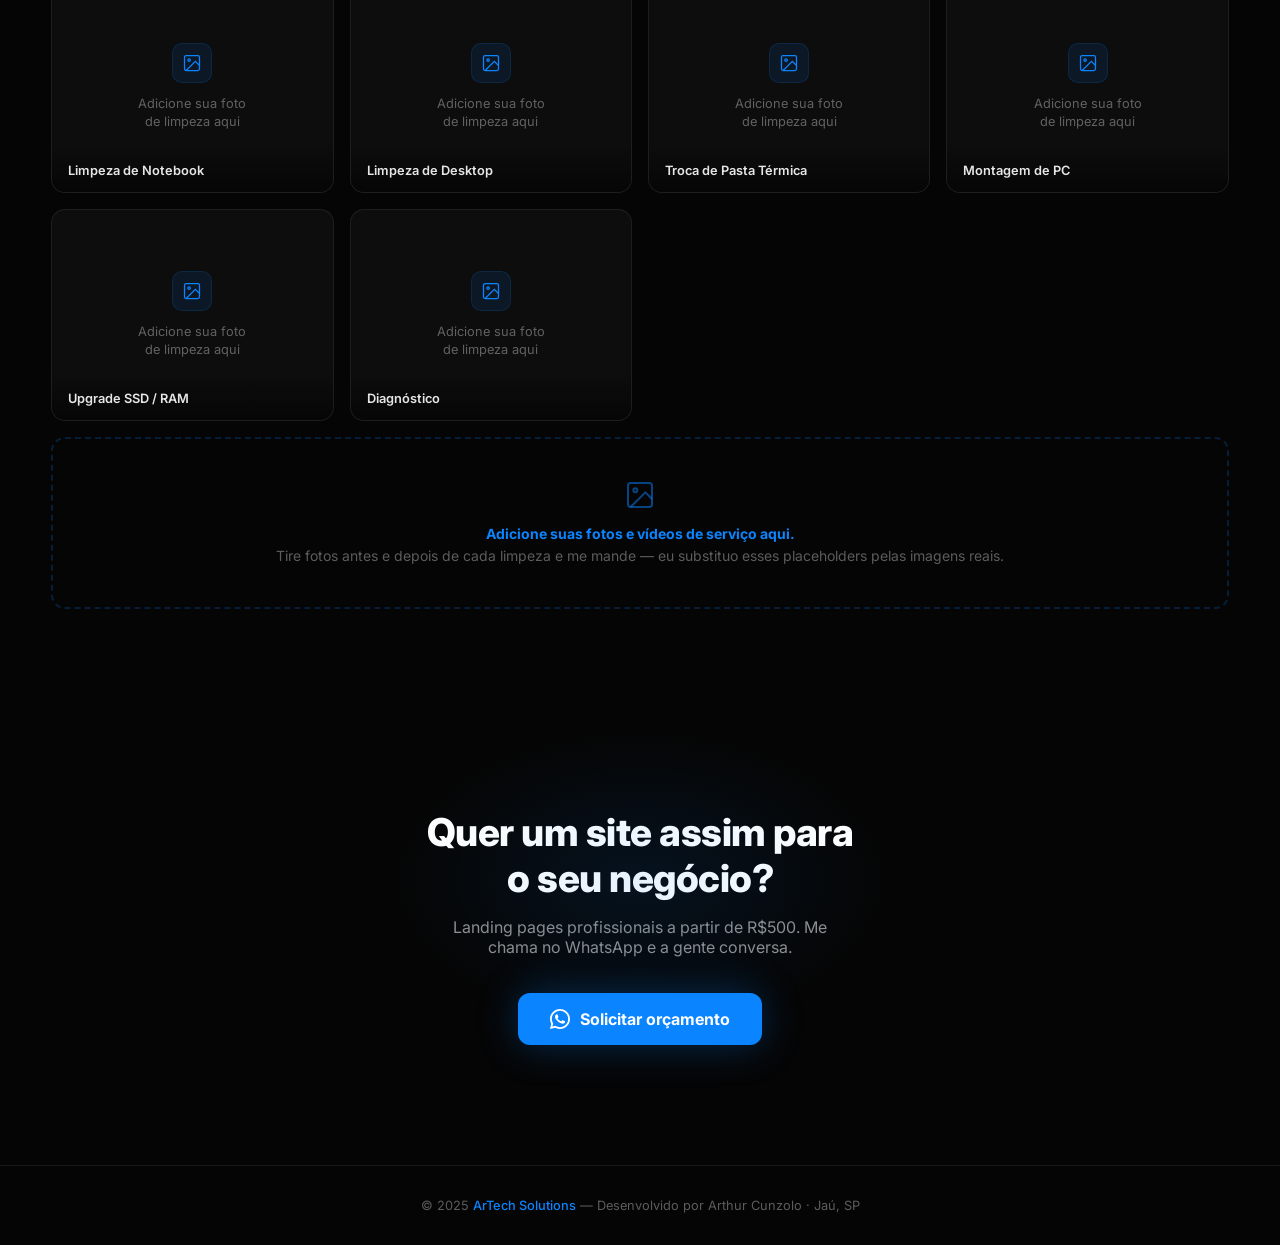
==== commit 57268db8: "feat: looping animado nos previews dos projetos com loading bar e scroll automático" ====
--- a/portfolio.html
+++ b/portfolio.html
@@ -478,7 +478,7 @@
       text-align: center;
     }
 
-    /* Animated browser mockup */
+    /* ── BROWSER MOCKUP & LOOPING PREVIEW ── */
     .browser-mockup {
       position: absolute;
       inset: 12px;
@@ -491,19 +491,20 @@
     }
 
     .browser-bar {
-      height: 32px;
+      height: 34px;
       background: #141414;
       border-bottom: 1px solid rgba(255,255,255,0.06);
       display: flex;
       align-items: center;
-      padding: 0 12px;
-      gap: 6px;
+      padding: 0 10px;
+      gap: 5px;
       flex-shrink: 0;
     }
 
     .browser-dot {
       width: 8px; height: 8px;
       border-radius: 50%;
+      flex-shrink: 0;
     }
 
     .browser-dot:nth-child(1) { background: #ff5f57; }
@@ -512,34 +513,101 @@
 
     .browser-url {
       flex: 1;
-      height: 18px;
-      background: rgba(255,255,255,0.04);
-      border-radius: 4px;
-      margin-left: 8px;
+      height: 20px;
+      background: rgba(255,255,255,0.05);
+      border-radius: 5px;
+      margin-left: 6px;
       display: flex;
       align-items: center;
       padding: 0 8px;
+      gap: 6px;
+      overflow: hidden;
+      position: relative;
+    }
+
+    .browser-url-bar {
+      position: absolute;
+      inset: 0;
+      border-radius: 5px;
+      overflow: hidden;
+    }
+
+    .browser-url-progress {
+      height: 100%;
+      width: 0%;
+      background: linear-gradient(90deg, rgba(10,132,255,0.25), rgba(0,194,255,0.15));
+      transition: width 0.1s linear;
+      border-radius: 5px;
     }
 
     .browser-url span {
-      font-size: 0.6rem;
+      font-size: 0.58rem;
       color: var(--text-muted);
       font-family: monospace;
+      white-space: nowrap;
+      overflow: hidden;
+      text-overflow: ellipsis;
+      position: relative;
+      z-index: 1;
     }
 
     .browser-content {
       flex: 1;
       overflow: hidden;
       position: relative;
-    }
-
-    .browser-content iframe {
+      background: #080808;
+    }
+
+    .preview-loading {
+      position: absolute;
+      inset: 0;
+      display: flex;
+      flex-direction: column;
+      align-items: center;
+      justify-content: center;
+      gap: 10px;
+      background: #080808;
+      z-index: 10;
+      opacity: 1;
+      transition: opacity 0.4s ease;
+    }
+
+    .preview-loading.hidden { opacity: 0; pointer-events: none; }
+
+    .preview-loading__spinner {
+      width: 22px; height: 22px;
+      border: 2px solid rgba(10,132,255,0.15);
+      border-top-color: var(--blue-primary);
+      border-radius: 50%;
+      animation: spin 0.8s linear infinite;
+    }
+
+    @keyframes spin { to { transform: rotate(360deg); } }
+
+    .preview-loading span {
+      font-size: 0.65rem;
+      color: var(--text-muted);
+      font-family: monospace;
+    }
+
+    .preview-site {
+      position: absolute;
+      inset: 0;
+      overflow: hidden;
+    }
+
+    .preview-site iframe {
       width: 200%;
       height: 200%;
       border: none;
       transform: scale(0.5);
       transform-origin: top left;
       pointer-events: none;
+      transition: transform 2.5s cubic-bezier(0.4, 0, 0.2, 1);
+    }
+
+    .preview-site iframe.scrolled {
+      transform: scale(0.5) translateY(-38%);
     }
 
     /* ── PROJECT INFO ── */
@@ -991,11 +1059,25 @@
               <div class="browser-dot"></div>
               <div class="browser-dot"></div>
               <div class="browser-url">
-                <span>ar-tech-solutions-two.vercel.app</span>
+                <div class="browser-url-bar">
+                  <div class="browser-url-progress" id="prog-1"></div>
+                </div>
+                <span id="url-text-1">ar-tech-solutions-two.vercel.app</span>
               </div>
             </div>
-            <div class="browser-content">
-              <iframe src="https://ar-tech-solutions-two.vercel.app/" loading="lazy" title="ArTech Solutions"></iframe>
+            <div class="browser-content" id="preview-1">
+              <div class="preview-loading" id="loading-1">
+                <div class="preview-loading__spinner"></div>
+                <span>Carregando...</span>
+              </div>
+              <div class="preview-site" id="site-1">
+                <iframe src="https://ar-tech-solutions-two.vercel.app/"
+                  id="frame-1"
+                  title="ArTech Solutions"
+                  scrolling="no"
+                  sandbox="allow-same-origin allow-scripts">
+                </iframe>
+              </div>
             </div>
           </div>
           <div class="project-preview__overlay">
@@ -1040,11 +1122,25 @@
               <div class="browser-dot"></div>
               <div class="browser-dot"></div>
               <div class="browser-url">
-                <span>capriccio-peach.vercel.app</span>
+                <div class="browser-url-bar">
+                  <div class="browser-url-progress" id="prog-2"></div>
+                </div>
+                <span id="url-text-2">capriccio-peach.vercel.app</span>
               </div>
             </div>
-            <div class="browser-content">
-              <iframe src="https://capriccio-peach.vercel.app/" loading="lazy" title="Capriccio Buffet"></iframe>
+            <div class="browser-content" id="preview-2">
+              <div class="preview-loading" id="loading-2">
+                <div class="preview-loading__spinner"></div>
+                <span>Carregando...</span>
+              </div>
+              <div class="preview-site" id="site-2">
+                <iframe src="https://capriccio-peach.vercel.app/"
+                  id="frame-2"
+                  title="Capriccio Buffet"
+                  scrolling="no"
+                  sandbox="allow-same-origin allow-scripts">
+                </iframe>
+              </div>
             </div>
           </div>
           <div class="project-preview__overlay">
@@ -1090,11 +1186,25 @@
               <div class="browser-dot"></div>
               <div class="browser-dot"></div>
               <div class="browser-url">
-                <span>termas-pacu-registro-de-acoes.vercel.app</span>
+                <div class="browser-url-bar">
+                  <div class="browser-url-progress" id="prog-3"></div>
+                </div>
+                <span id="url-text-3">termas-pacu-registro-de-acoes.vercel.app</span>
               </div>
             </div>
-            <div class="browser-content">
-              <iframe src="https://termas-pacu-registro-de-acoes.vercel.app/" loading="lazy" title="Termas Pacu"></iframe>
+            <div class="browser-content" id="preview-3">
+              <div class="preview-loading" id="loading-3">
+                <div class="preview-loading__spinner"></div>
+                <span>Carregando...</span>
+              </div>
+              <div class="preview-site" id="site-3">
+                <iframe src="https://termas-pacu-registro-de-acoes.vercel.app/"
+                  id="frame-3"
+                  title="Termas Pacu"
+                  scrolling="no"
+                  sandbox="allow-same-origin allow-scripts">
+                </iframe>
+              </div>
             </div>
           </div>
           <div class="project-preview__overlay">
@@ -1140,11 +1250,25 @@
               <div class="browser-dot"></div>
               <div class="browser-dot"></div>
               <div class="browser-url">
-                <span>arthurpair.vercel.app</span>
+                <div class="browser-url-bar">
+                  <div class="browser-url-progress" id="prog-4"></div>
+                </div>
+                <span id="url-text-4">arthurpair.vercel.app</span>
               </div>
             </div>
-            <div class="browser-content">
-              <iframe src="https://arthurpair.vercel.app/" loading="lazy" title="ArthurPair SaaS"></iframe>
+            <div class="browser-content" id="preview-4">
+              <div class="preview-loading" id="loading-4">
+                <div class="preview-loading__spinner"></div>
+                <span>Carregando...</span>
+              </div>
+              <div class="preview-site" id="site-4">
+                <iframe src="https://arthurpair.vercel.app/"
+                  id="frame-4"
+                  title="ArthurPair SaaS"
+                  scrolling="no"
+                  sandbox="allow-same-origin allow-scripts">
+                </iframe>
+              </div>
             </div>
           </div>
           <div class="project-preview__overlay">
@@ -1329,6 +1453,84 @@
       lightbox.classList.remove('open');
       document.body.style.overflow = '';
     }
+
+    // ── LOOPING PREVIEW SYSTEM ──
+    // Each preview: 1s loading anim → fade in → 2.5s scroll down → 0.5s pause → 2.5s scroll up → 0.5s pause → repeat
+    // Total loop: ~7s. Iframes load once, loop runs via CSS class toggle.
+
+    const previews = [
+      { id: 1, url: 'https://ar-tech-solutions-two.vercel.app/' },
+      { id: 2, url: 'https://capriccio-peach.vercel.app/' },
+      { id: 3, url: 'https://termas-pacu-registro-de-acoes.vercel.app/' },
+      { id: 4, url: 'https://arthurpair.vercel.app/' },
+    ];
+
+    const LOAD_DURATION   = 1200;  // fake loading bar
+    const SCROLL_DOWN     = 2500;  // scroll to bottom
+    const PAUSE_BOTTOM    = 600;   // pause at bottom
+    const SCROLL_UP       = 2500;  // scroll back to top
+    const PAUSE_TOP       = 700;   // pause at top before loop
+
+    function animateProgress(progEl, from, to, duration) {
+      return new Promise(resolve => {
+        const start = performance.now();
+        const diff = to - from;
+        function step(now) {
+          const t = Math.min((now - start) / duration, 1);
+          const eased = t < 0.5 ? 2*t*t : -1+(4-2*t)*t;
+          progEl.style.width = (from + diff * eased) + '%';
+          if (t < 1) requestAnimationFrame(step);
+          else resolve();
+        }
+        requestAnimationFrame(step);
+      });
+    }
+
+    function sleep(ms) { return new Promise(r => setTimeout(r, ms)); }
+
+    async function runLoop(p) {
+      const frame    = document.getElementById('frame-' + p.id);
+      const loading  = document.getElementById('loading-' + p.id);
+      const prog     = document.getElementById('prog-' + p.id);
+
+      // Wait for iframe to load (or timeout after 4s)
+      await new Promise(resolve => {
+        if (frame.contentDocument && frame.contentDocument.readyState === 'complete') {
+          resolve();
+        } else {
+          let done = false;
+          frame.addEventListener('load', () => { done = true; resolve(); });
+          setTimeout(() => { if (!done) resolve(); }, 4000);
+        }
+      });
+
+      while (true) {
+        // Phase 1: Loading bar animation
+        prog.style.width = '0%';
+        loading.classList.remove('hidden');
+        await animateProgress(prog, 0, 70, LOAD_DURATION * 0.5);
+        await animateProgress(prog, 70, 95, LOAD_DURATION * 0.4);
+        await animateProgress(prog, 95, 100, LOAD_DURATION * 0.1);
+
+        // Phase 2: Reveal site
+        loading.classList.add('hidden');
+        frame.classList.remove('scrolled');
+        await sleep(400);
+
+        // Phase 3: Scroll down
+        frame.classList.add('scrolled');
+        await sleep(SCROLL_DOWN + PAUSE_BOTTOM);
+
+        // Phase 4: Scroll back up
+        frame.classList.remove('scrolled');
+        await sleep(SCROLL_UP + PAUSE_TOP);
+      }
+    }
+
+    // Stagger start so all 4 previews don't animate in sync
+    previews.forEach((p, i) => {
+      setTimeout(() => runLoop(p), i * 1800);
+    });
   </script>
 </body>
 </html>
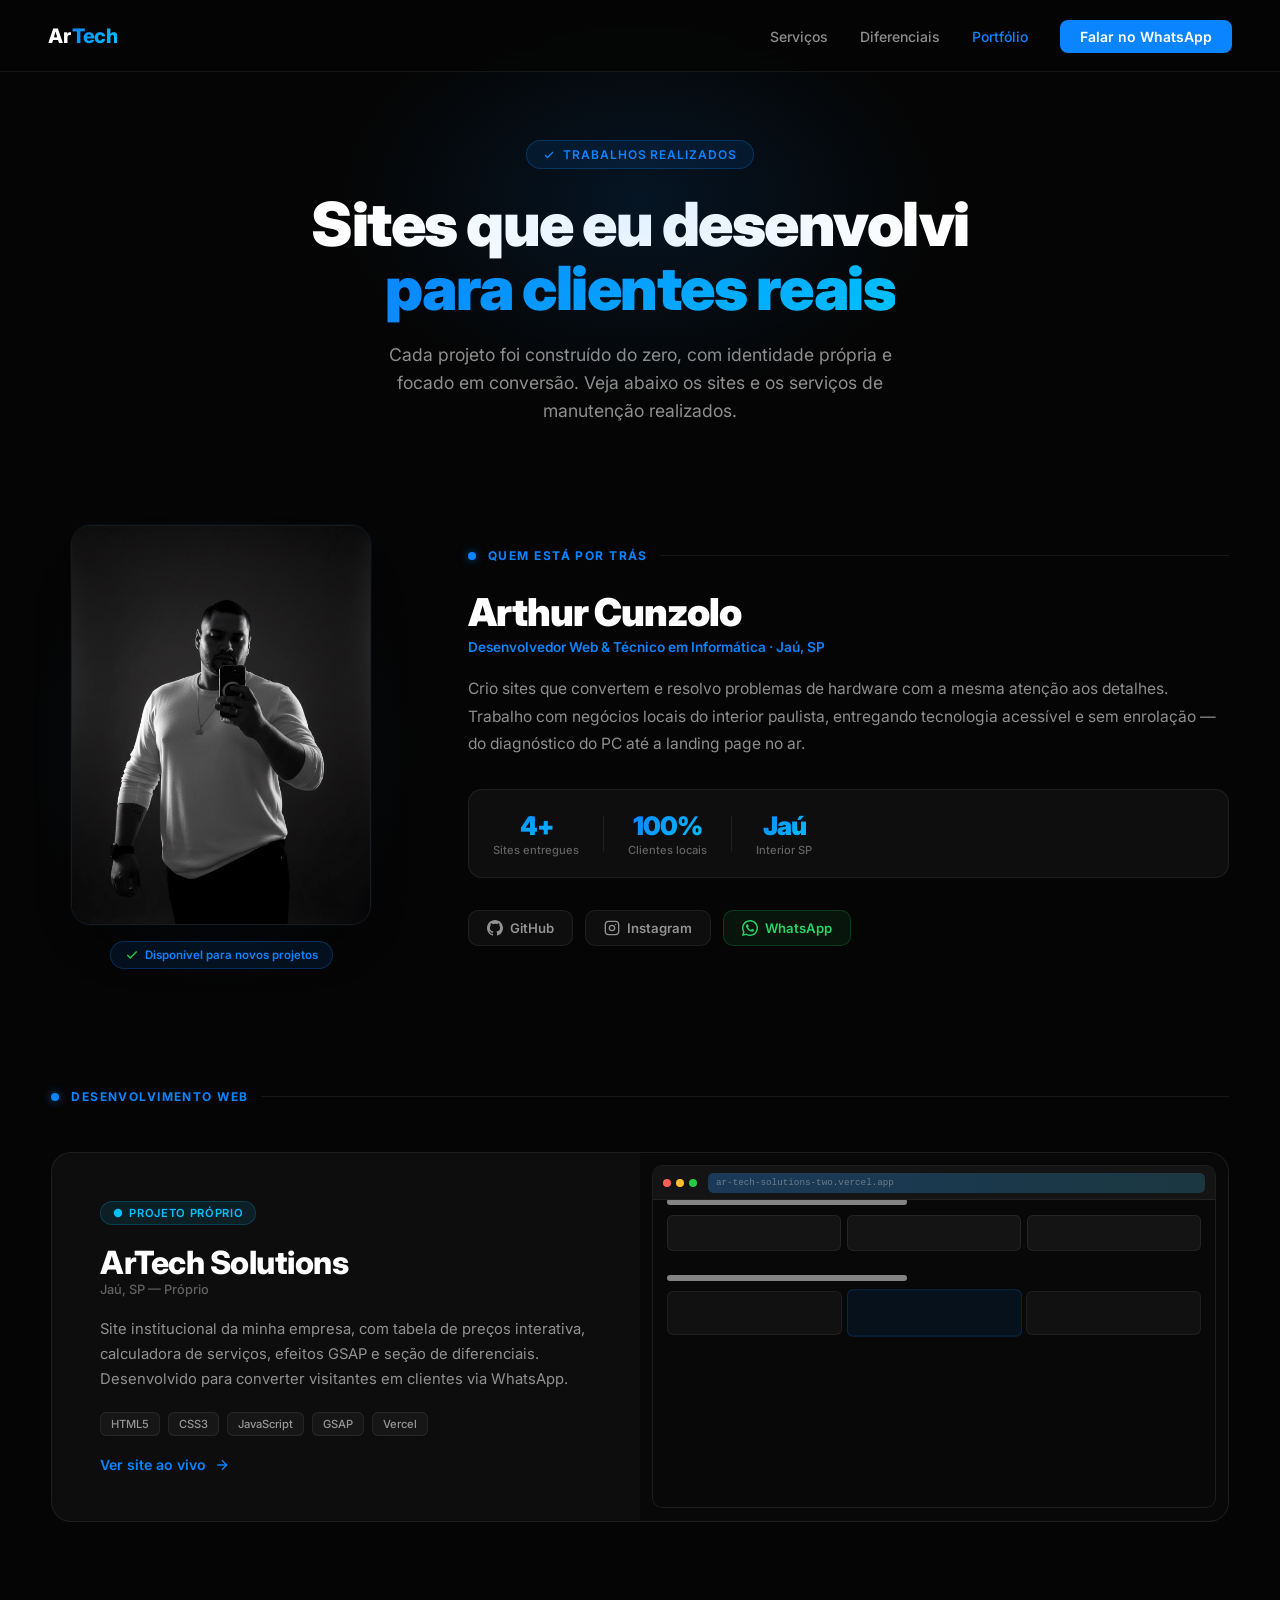
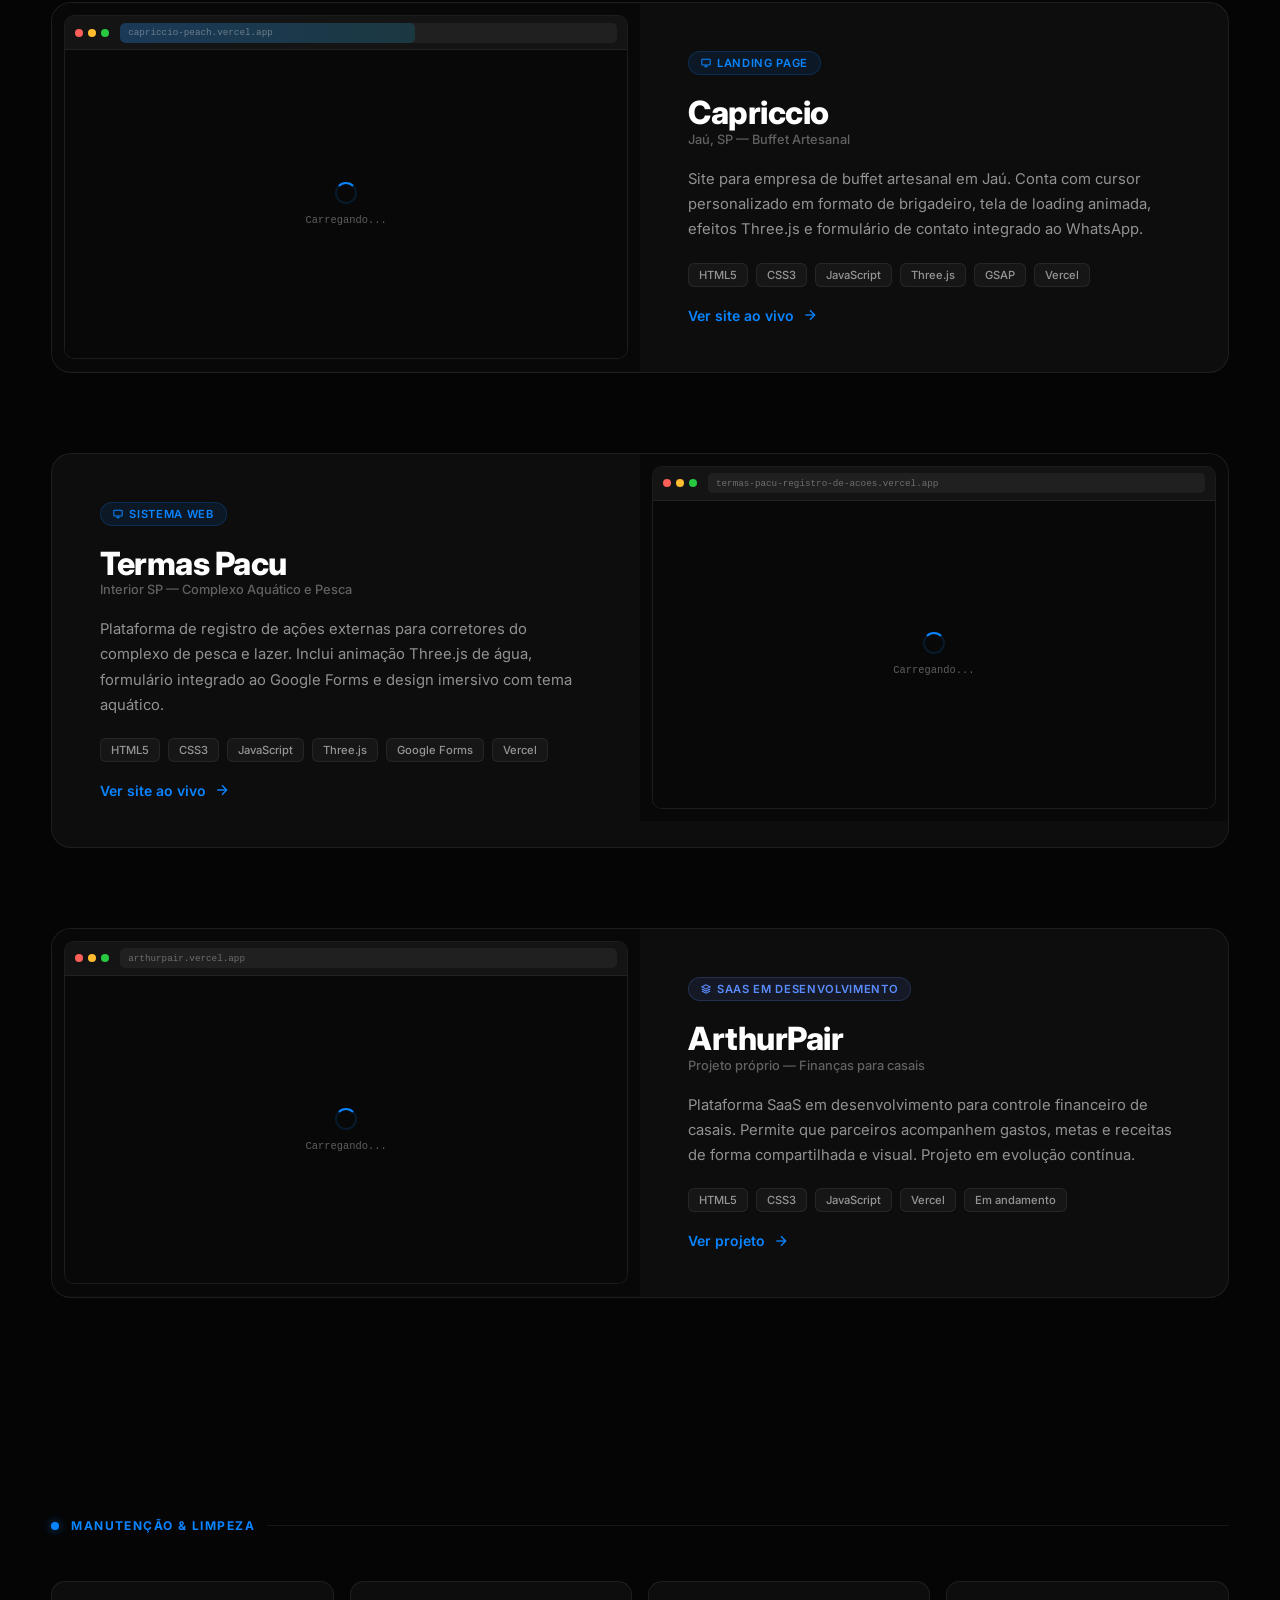
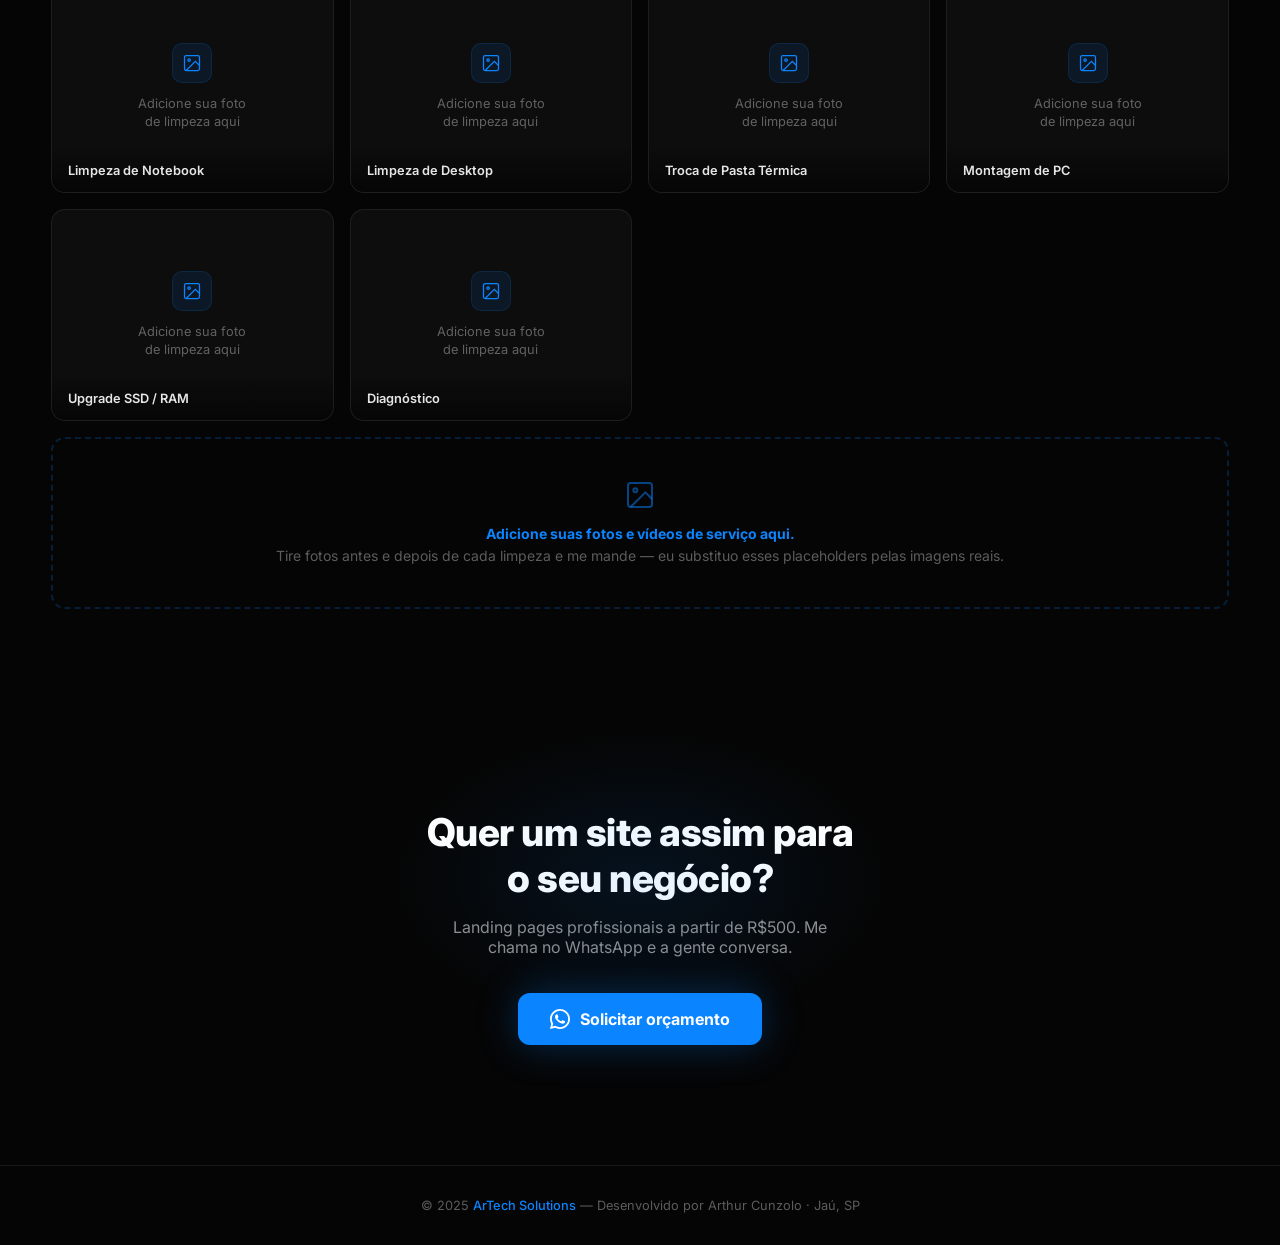
==== commit 9fc8d0a8: "fix: looping preview com mockups CSS + navbar mobile com espaçamento correto" ====
--- a/portfolio.html
+++ b/portfolio.html
@@ -945,6 +945,111 @@
     @media (min-width: 769px) {
       .nav__back { display: none; }
     }
+
+    /* ── SITE MOCKUPS ── */
+    .site-mock {
+      width: 100%;
+      height: 100%;
+      display: flex;
+      flex-direction: column;
+      overflow: hidden;
+      position: relative;
+      transition: transform 3s cubic-bezier(0.4, 0, 0.2, 1);
+    }
+
+    .site-mock.scrolled { transform: translateY(-42%); }
+
+    /* Nav */
+    .sm-nav {
+      display: flex; align-items: center; gap: 8px;
+      padding: 8px 12px;
+      background: rgba(5,5,5,0.95);
+      border-bottom: 1px solid rgba(255,255,255,0.06);
+      flex-shrink: 0;
+    }
+    .sm-nav--light { background: rgba(20,10,5,0.98); }
+    .sm-logo { width: 36px; height: 8px; border-radius: 3px; background: linear-gradient(90deg,#0A84FF,#00C2FF); }
+    .sm-logo--peach { background: linear-gradient(90deg,#e8845a,#d4603a); }
+    .sm-logo--purple { background: linear-gradient(90deg,#7c3aed,#a855f7); }
+    .sm-nav-links { display:flex; gap:6px; margin-left:auto; }
+    .sm-nav-links span { width:20px; height:4px; border-radius:2px; background:rgba(255,255,255,0.12); }
+
+    /* Hero */
+    .sm-hero {
+      padding: 16px 14px 14px;
+      background: linear-gradient(160deg,#050505 0%,#080c14 100%);
+      flex-shrink: 0;
+    }
+    .sm-hero--capriccio { background: linear-gradient(160deg,#1a0a04 0%,#2d1408 100%); }
+    .sm-hero--termas    { background: linear-gradient(160deg,#001a2e 0%,#003352 100%); position:relative; overflow:hidden; }
+    .sm-hero--pair      { background: linear-gradient(160deg,#0a0014 0%,#150028 100%); }
+
+    .sm-hero-tag { width:50px; height:5px; border-radius:3px; background:rgba(10,132,255,0.4); margin-bottom:7px; }
+    .sm-hero-badge { width:60px; height:5px; border-radius:3px; background:rgba(232,132,90,0.5); margin-bottom:7px; }
+    .sm-hero-h1 { width:80%; height:8px; border-radius:4px; background:rgba(255,255,255,0.85); margin-bottom:5px; }
+    .sm-hero-h1--peach { background: linear-gradient(90deg,#e8845a,#f0a07a); }
+    .sm-hero-h1--white { background: rgba(255,255,255,0.9); }
+    .sm-hero-h1--purple { background: linear-gradient(90deg,#7c3aed,#a855f7); }
+    .sm-hero-h2 { width:60%; height:8px; border-radius:4px; background:rgba(255,255,255,0.85); margin-bottom:8px; }
+    .sm-hero-sub { width:65%; height:4px; border-radius:2px; background:rgba(255,255,255,0.2); margin-bottom:4px; }
+    .sm-hero-sub + .sm-hero-sub { width:50%; margin-bottom:10px; }
+    .sm-hero-sub--white { background:rgba(255,255,255,0.35); }
+    .sm-hero-btns { display:flex; gap:6px; }
+
+    /* Buttons */
+    .sm-btn { height:12px; border-radius:4px; }
+    .sm-btn--primary { width:48px; background:linear-gradient(90deg,#0A84FF,#00C2FF); }
+    .sm-btn--peach   { width:52px; background:linear-gradient(90deg,#e8845a,#d4603a); }
+    .sm-btn--cyan    { width:48px; background:linear-gradient(90deg,#00b4d8,#0077b6); }
+    .sm-btn--purple  { width:48px; background:linear-gradient(90deg,#7c3aed,#a855f7); }
+    .sm-btn--ghost   { width:40px; background:rgba(255,255,255,0.08); border:1px solid rgba(255,255,255,0.15); }
+    .sm-btn--sm      { height:9px; width:32px; }
+    .sm-btn--full    { width:100%; margin-top:4px; }
+
+    /* Water waves (Termas) */
+    .sm-water-waves { position:absolute; bottom:0; left:0; right:0; height:20px; overflow:hidden; }
+    .sm-wave {
+      position:absolute; bottom:0; left:-20px; right:-20px; height:12px;
+      background:rgba(0,180,216,0.3); border-radius:50% 50% 0 0;
+      animation: waveAnim 2s ease-in-out infinite;
+    }
+    .sm-wave--2 { animation-delay:0.5s; background:rgba(0,119,182,0.2); height:8px; }
+    @keyframes waveAnim { 0%,100%{transform:translateY(0) scaleX(1)} 50%{transform:translateY(-3px) scaleX(1.05)} }
+
+    /* Sections */
+    .sm-section { padding: 12px 14px; background:#080808; flex-shrink:0; }
+    .sm-section--dark { background:#050505; }
+    .sm-section-title { width:45%; height:6px; border-radius:3px; background:rgba(255,255,255,0.5); margin-bottom:10px; }
+    .sm-section-title--center { margin-left:auto; margin-right:auto; }
+    .sm-section-title--white { background:rgba(255,255,255,0.6); }
+
+    /* Cards */
+    .sm-cards { display:flex; gap:6px; }
+    .sm-cards--center { justify-content:center; }
+    .sm-card { flex:1; height:36px; border-radius:6px; background:rgba(255,255,255,0.05); border:1px solid rgba(255,255,255,0.07); }
+    .sm-card--peach { border-color:rgba(232,132,90,0.2); background:rgba(232,132,90,0.06); }
+    .sm-card--dark  { background:rgba(255,255,255,0.03); border-color:rgba(255,255,255,0.05); }
+
+    /* Grid 2x2 (Capriccio gallery) */
+    .sm-grid-2 { display:grid; grid-template-columns:1fr 1fr; gap:4px; }
+    .sm-img-card { height:28px; border-radius:4px; background:linear-gradient(135deg,rgba(232,132,90,0.15),rgba(180,80,40,0.1)); border:1px solid rgba(232,132,90,0.1); }
+
+    /* Table pricing (ArTech) */
+    .sm-table { display:flex; gap:5px; }
+    .sm-table-col { flex:1; height:44px; border-radius:6px; background:rgba(255,255,255,0.04); border:1px solid rgba(255,255,255,0.06); }
+    .sm-table-col--hl { background:rgba(10,132,255,0.08); border-color:rgba(10,132,255,0.2); transform:scaleY(1.08); }
+
+    /* Form (Termas) */
+    .sm-form { display:flex; flex-direction:column; gap:4px; }
+    .sm-input { height:10px; border-radius:4px; background:rgba(255,255,255,0.06); border:1px solid rgba(255,255,255,0.08); }
+
+    /* Dashboard (ArthurPair) */
+    .sm-dashboard { display:flex; gap:6px; height:60px; }
+    .sm-dash-sidebar { width:28px; border-radius:6px; background:rgba(124,58,237,0.15); border:1px solid rgba(124,58,237,0.2); flex-shrink:0; }
+    .sm-dash-main { flex:1; display:flex; flex-direction:column; gap:4px; }
+    .sm-dash-stats { display:flex; gap:4px; }
+    .sm-stat-card { flex:1; height:14px; border-radius:4px; background:rgba(124,58,237,0.1); border:1px solid rgba(124,58,237,0.15); }
+    .sm-dash-chart { flex:1; border-radius:4px; background:linear-gradient(90deg,rgba(124,58,237,0.15) 0%,rgba(168,85,247,0.08) 100%); border:1px solid rgba(124,58,237,0.1); }
   </style>
 </head>
 <body>
@@ -1071,12 +1176,24 @@
                 <span>Carregando...</span>
               </div>
               <div class="preview-site" id="site-1">
-                <iframe src="https://ar-tech-solutions-two.vercel.app/"
-                  id="frame-1"
-                  title="ArTech Solutions"
-                  scrolling="no"
-                  sandbox="allow-same-origin allow-scripts">
-                </iframe>
+                <div class="site-mock site-mock--artech">
+                  <div class="sm-nav"><div class="sm-logo"></div><div class="sm-nav-links"><span></span><span></span><span></span></div></div>
+                  <div class="sm-hero">
+                    <div class="sm-hero-tag"></div>
+                    <div class="sm-hero-h1"></div>
+                    <div class="sm-hero-h2"></div>
+                    <div class="sm-hero-sub"></div>
+                    <div class="sm-hero-btns"><div class="sm-btn sm-btn--primary"></div><div class="sm-btn sm-btn--ghost"></div></div>
+                  </div>
+                  <div class="sm-section">
+                    <div class="sm-section-title"></div>
+                    <div class="sm-cards"><div class="sm-card"></div><div class="sm-card"></div><div class="sm-card"></div></div>
+                  </div>
+                  <div class="sm-section">
+                    <div class="sm-section-title"></div>
+                    <div class="sm-table"><div class="sm-table-col"></div><div class="sm-table-col sm-table-col--hl"></div><div class="sm-table-col"></div></div>
+                  </div>
+                </div>
               </div>
             </div>
           </div>
@@ -1134,12 +1251,23 @@
                 <span>Carregando...</span>
               </div>
               <div class="preview-site" id="site-2">
-                <iframe src="https://capriccio-peach.vercel.app/"
-                  id="frame-2"
-                  title="Capriccio Buffet"
-                  scrolling="no"
-                  sandbox="allow-same-origin allow-scripts">
-                </iframe>
+                <div class="site-mock site-mock--capriccio">
+                  <div class="sm-nav sm-nav--light"><div class="sm-logo sm-logo--peach"></div><div class="sm-nav-links"><span></span><span></span><span></span></div></div>
+                  <div class="sm-hero sm-hero--capriccio">
+                    <div class="sm-hero-badge"></div>
+                    <div class="sm-hero-h1 sm-hero-h1--peach"></div>
+                    <div class="sm-hero-sub"></div>
+                    <div class="sm-hero-btns"><div class="sm-btn sm-btn--peach"></div></div>
+                  </div>
+                  <div class="sm-section">
+                    <div class="sm-section-title sm-section-title--center"></div>
+                    <div class="sm-grid-2"><div class="sm-img-card"></div><div class="sm-img-card"></div><div class="sm-img-card"></div><div class="sm-img-card"></div></div>
+                  </div>
+                  <div class="sm-section">
+                    <div class="sm-section-title sm-section-title--center"></div>
+                    <div class="sm-cards sm-cards--center"><div class="sm-card sm-card--peach"></div><div class="sm-card sm-card--peach"></div><div class="sm-card sm-card--peach"></div></div>
+                  </div>
+                </div>
               </div>
             </div>
           </div>
@@ -1198,12 +1326,21 @@
                 <span>Carregando...</span>
               </div>
               <div class="preview-site" id="site-3">
-                <iframe src="https://termas-pacu-registro-de-acoes.vercel.app/"
-                  id="frame-3"
-                  title="Termas Pacu"
-                  scrolling="no"
-                  sandbox="allow-same-origin allow-scripts">
-                </iframe>
+                <div class="site-mock site-mock--termas">
+                  <div class="sm-hero sm-hero--termas">
+                    <div class="sm-water-waves"><div class="sm-wave"></div><div class="sm-wave sm-wave--2"></div></div>
+                    <div class="sm-hero-h1 sm-hero-h1--white"></div>
+                    <div class="sm-hero-sub sm-hero-sub--white"></div>
+                    <div class="sm-hero-btns"><div class="sm-btn sm-btn--cyan"></div></div>
+                  </div>
+                  <div class="sm-section sm-section--dark">
+                    <div class="sm-section-title sm-section-title--white sm-section-title--center"></div>
+                    <div class="sm-form"><div class="sm-input"></div><div class="sm-input"></div><div class="sm-input"></div><div class="sm-btn sm-btn--cyan sm-btn--full"></div></div>
+                  </div>
+                  <div class="sm-section sm-section--dark">
+                    <div class="sm-cards"><div class="sm-card sm-card--dark"></div><div class="sm-card sm-card--dark"></div><div class="sm-card sm-card--dark"></div></div>
+                  </div>
+                </div>
               </div>
             </div>
           </div>
@@ -1262,12 +1399,17 @@
                 <span>Carregando...</span>
               </div>
               <div class="preview-site" id="site-4">
-                <iframe src="https://arthurpair.vercel.app/"
-                  id="frame-4"
-                  title="ArthurPair SaaS"
-                  scrolling="no"
-                  sandbox="allow-same-origin allow-scripts">
-                </iframe>
+                <div class="site-mock site-mock--pair">
+                  <div class="sm-nav"><div class="sm-logo sm-logo--purple"></div><div class="sm-nav-links"><span></span><span></span></div><div class="sm-btn sm-btn--purple sm-btn--sm"></div></div>
+                  <div class="sm-hero sm-hero--pair">
+                    <div class="sm-hero-h1 sm-hero-h1--purple"></div>
+                    <div class="sm-hero-sub"></div>
+                    <div class="sm-hero-btns"><div class="sm-btn sm-btn--purple"></div><div class="sm-btn sm-btn--ghost"></div></div>
+                  </div>
+                  <div class="sm-section">
+                    <div class="sm-dashboard"><div class="sm-dash-sidebar"></div><div class="sm-dash-main"><div class="sm-dash-stats"><div class="sm-stat-card"></div><div class="sm-stat-card"></div><div class="sm-stat-card"></div></div><div class="sm-dash-chart"></div></div></div>
+                  </div>
+                </div>
               </div>
             </div>
           </div>
@@ -1455,21 +1597,13 @@
     }
 
     // ── LOOPING PREVIEW SYSTEM ──
-    // Each preview: 1s loading anim → fade in → 2.5s scroll down → 0.5s pause → 2.5s scroll up → 0.5s pause → repeat
-    // Total loop: ~7s. Iframes load once, loop runs via CSS class toggle.
-
-    const previews = [
-      { id: 1, url: 'https://ar-tech-solutions-two.vercel.app/' },
-      { id: 2, url: 'https://capriccio-peach.vercel.app/' },
-      { id: 3, url: 'https://termas-pacu-registro-de-acoes.vercel.app/' },
-      { id: 4, url: 'https://arthurpair.vercel.app/' },
-    ];
-
-    const LOAD_DURATION   = 1200;  // fake loading bar
-    const SCROLL_DOWN     = 2500;  // scroll to bottom
-    const PAUSE_BOTTOM    = 600;   // pause at bottom
-    const SCROLL_UP       = 2500;  // scroll back to top
-    const PAUSE_TOP       = 700;   // pause at top before loop
+    // Uses CSS mockups (no iframes). Loop: loading bar → reveal → scroll down → scroll up → repeat
+
+    const LOAD_DURATION = 1000;
+    const SCROLL_DOWN   = 2800;
+    const PAUSE_BOTTOM  = 700;
+    const SCROLL_UP     = 2800;
+    const PAUSE_TOP     = 600;
 
     function animateProgress(progEl, from, to, duration) {
       return new Promise(resolve => {
@@ -1488,48 +1622,40 @@
 
     function sleep(ms) { return new Promise(r => setTimeout(r, ms)); }
 
-    async function runLoop(p) {
-      const frame    = document.getElementById('frame-' + p.id);
-      const loading  = document.getElementById('loading-' + p.id);
-      const prog     = document.getElementById('prog-' + p.id);
-
-      // Wait for iframe to load (or timeout after 4s)
-      await new Promise(resolve => {
-        if (frame.contentDocument && frame.contentDocument.readyState === 'complete') {
-          resolve();
-        } else {
-          let done = false;
-          frame.addEventListener('load', () => { done = true; resolve(); });
-          setTimeout(() => { if (!done) resolve(); }, 4000);
-        }
-      });
+    async function runLoop(id) {
+      const loading = document.getElementById('loading-' + id);
+      const prog    = document.getElementById('prog-' + id);
+      const mock    = document.querySelector('#site-' + id + ' .site-mock');
 
       while (true) {
-        // Phase 1: Loading bar animation
+        // Phase 1: Show loading spinner + animate progress bar
+        prog.style.transition = 'none';
         prog.style.width = '0%';
         loading.classList.remove('hidden');
-        await animateProgress(prog, 0, 70, LOAD_DURATION * 0.5);
-        await animateProgress(prog, 70, 95, LOAD_DURATION * 0.4);
-        await animateProgress(prog, 95, 100, LOAD_DURATION * 0.1);
-
-        // Phase 2: Reveal site
+        mock.classList.remove('scrolled');
+
+        await sleep(50);
+        await animateProgress(prog, 0, 65, LOAD_DURATION * 0.55);
+        await animateProgress(prog, 65, 90, LOAD_DURATION * 0.3);
+        await animateProgress(prog, 90, 100, LOAD_DURATION * 0.15);
+
+        // Phase 2: Hide loading, reveal site at top
         loading.classList.add('hidden');
-        frame.classList.remove('scrolled');
-        await sleep(400);
-
-        // Phase 3: Scroll down
-        frame.classList.add('scrolled');
+        await sleep(350);
+
+        // Phase 3: Scroll down (CSS transition on .site-mock)
+        mock.classList.add('scrolled');
         await sleep(SCROLL_DOWN + PAUSE_BOTTOM);
 
-        // Phase 4: Scroll back up
-        frame.classList.remove('scrolled');
+        // Phase 4: Scroll back to top
+        mock.classList.remove('scrolled');
         await sleep(SCROLL_UP + PAUSE_TOP);
       }
     }
 
-    // Stagger start so all 4 previews don't animate in sync
-    previews.forEach((p, i) => {
-      setTimeout(() => runLoop(p), i * 1800);
+    // Start each preview staggered so they don't sync up
+    [1, 2, 3, 4].forEach((id, i) => {
+      setTimeout(() => runLoop(id), i * 1600);
     });
   </script>
 </body>
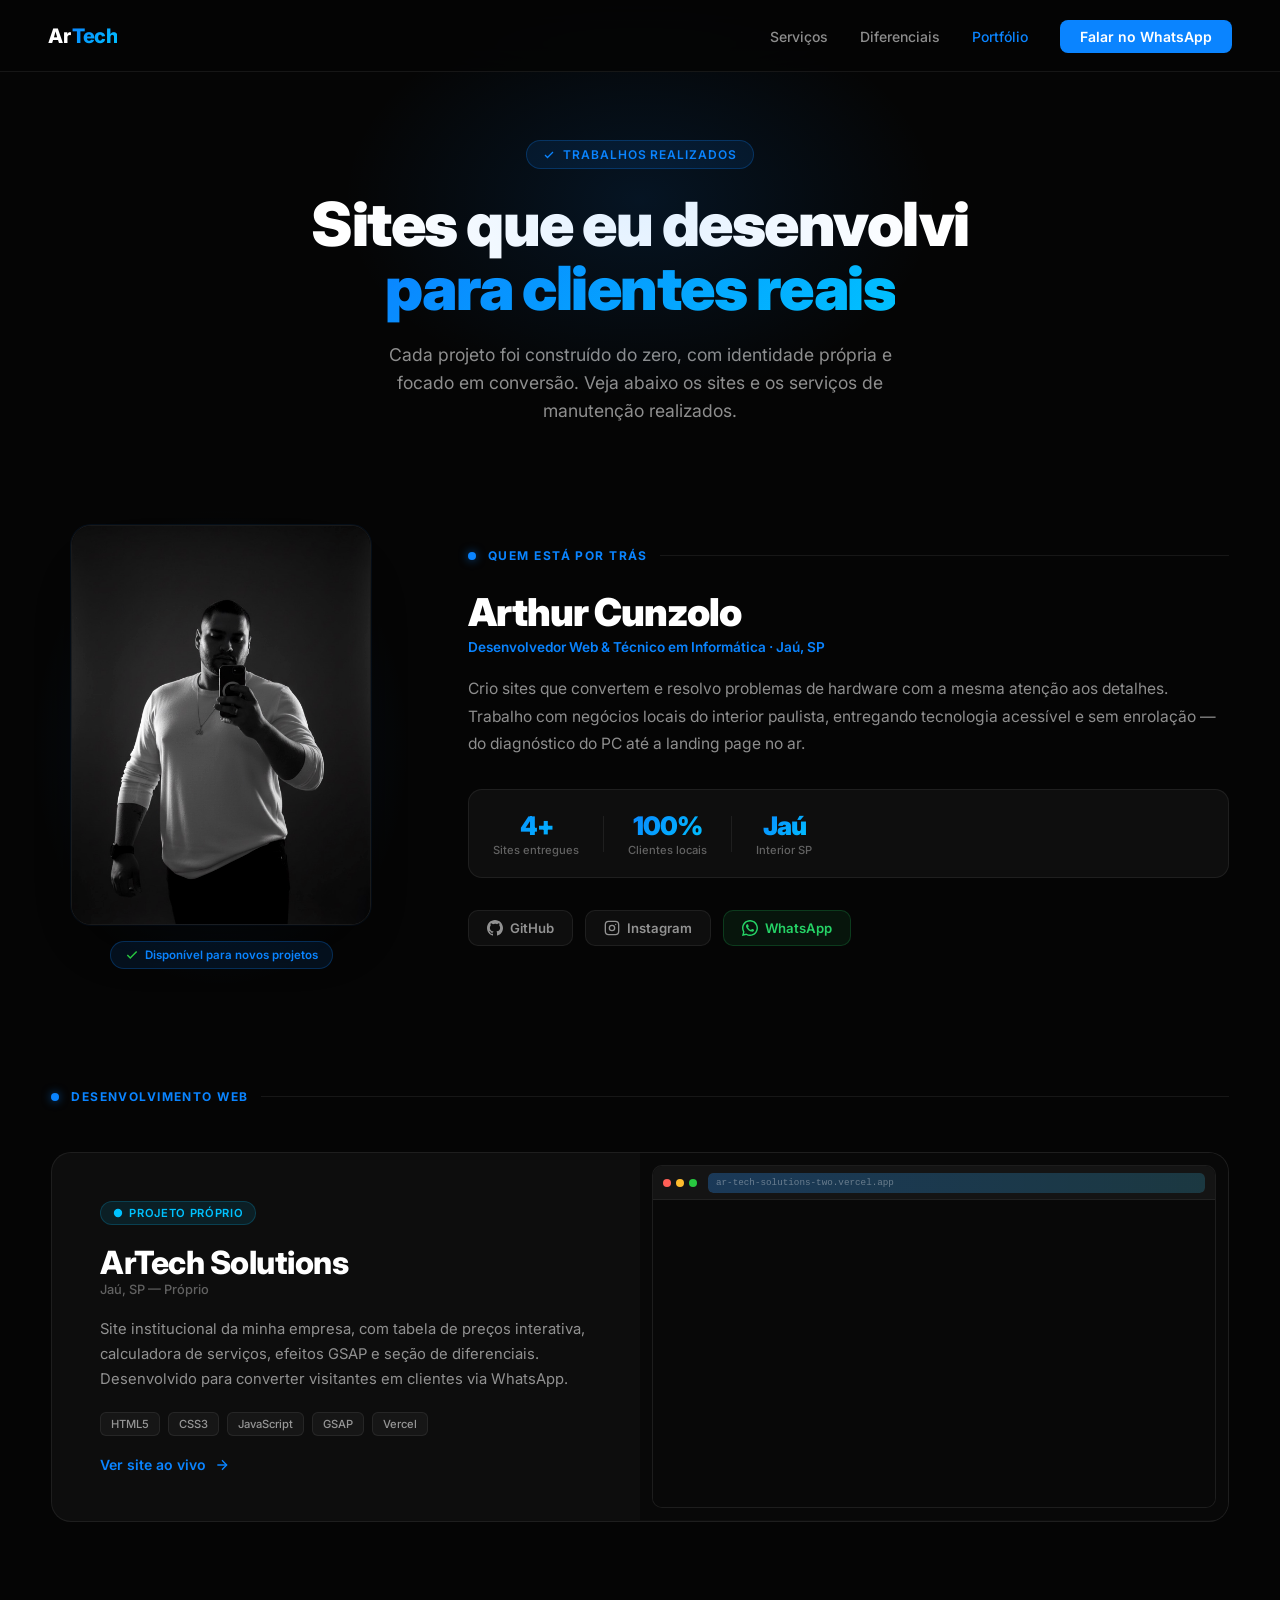
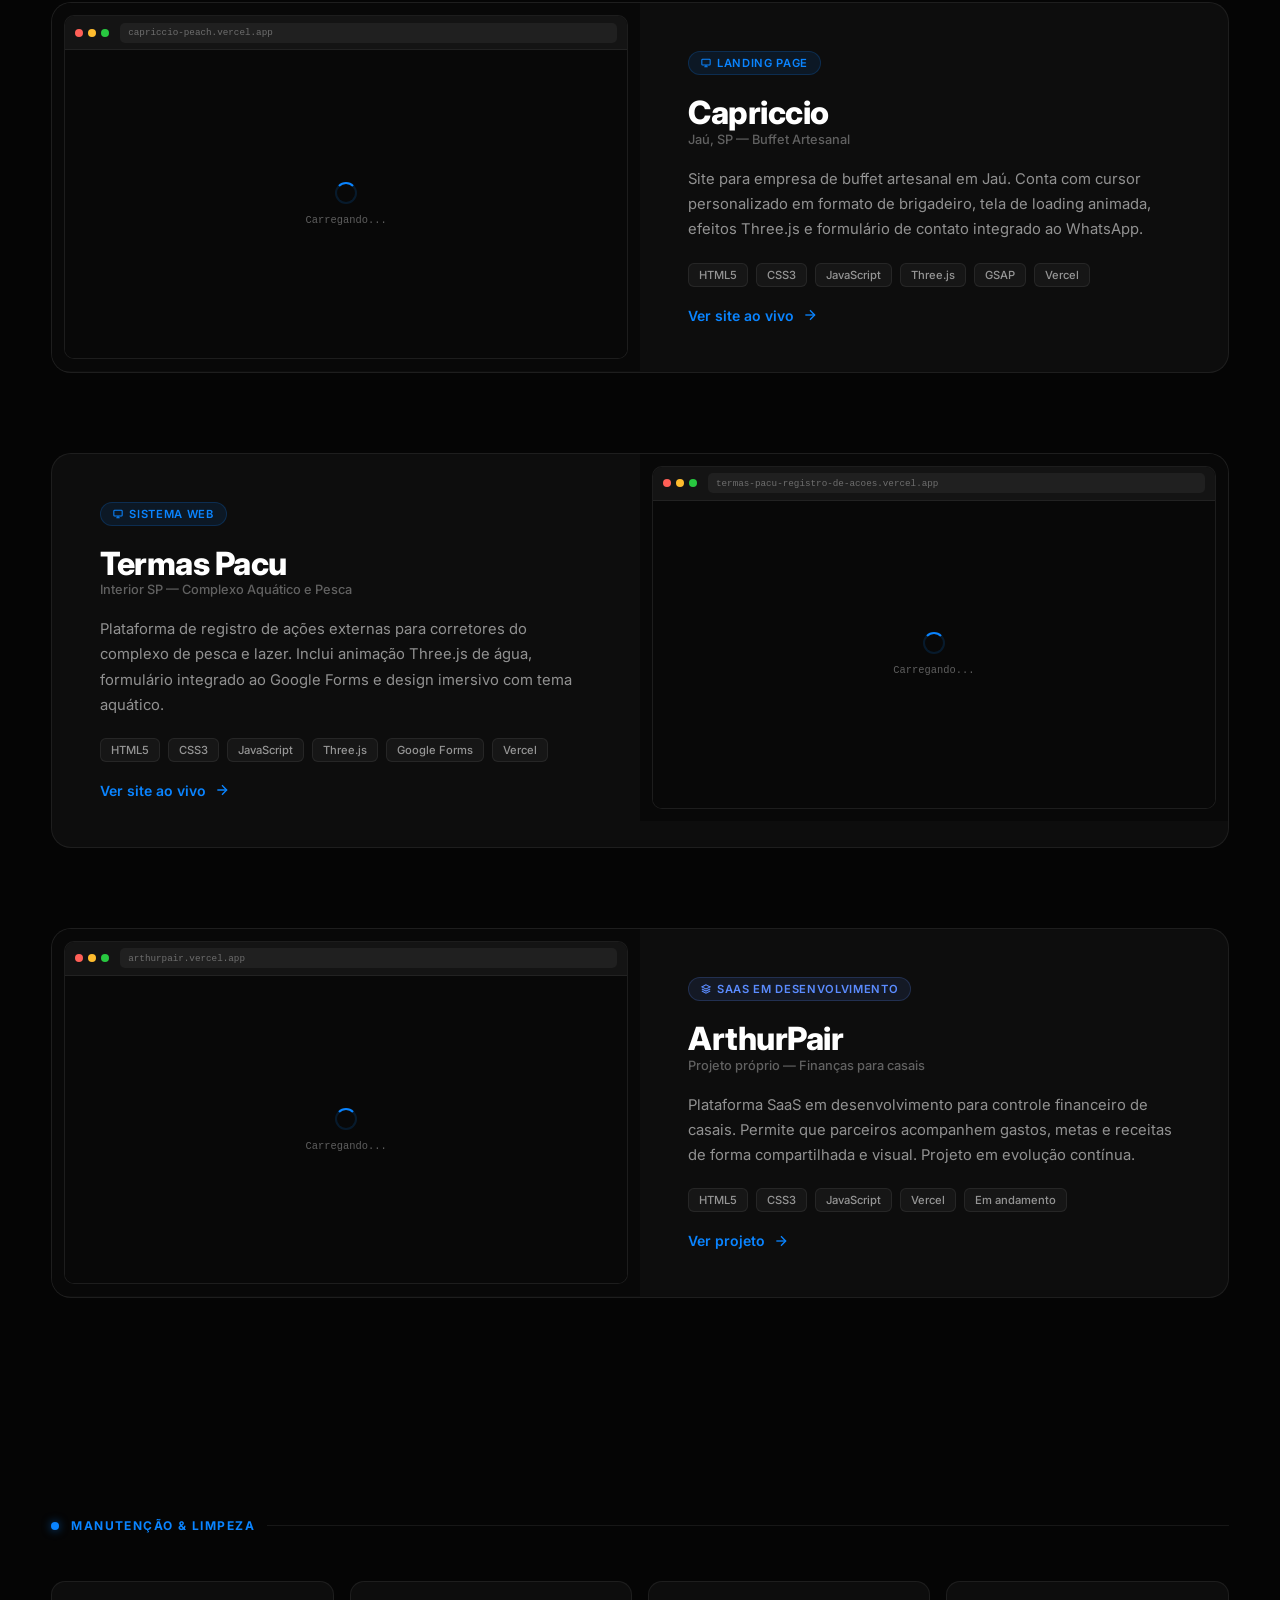
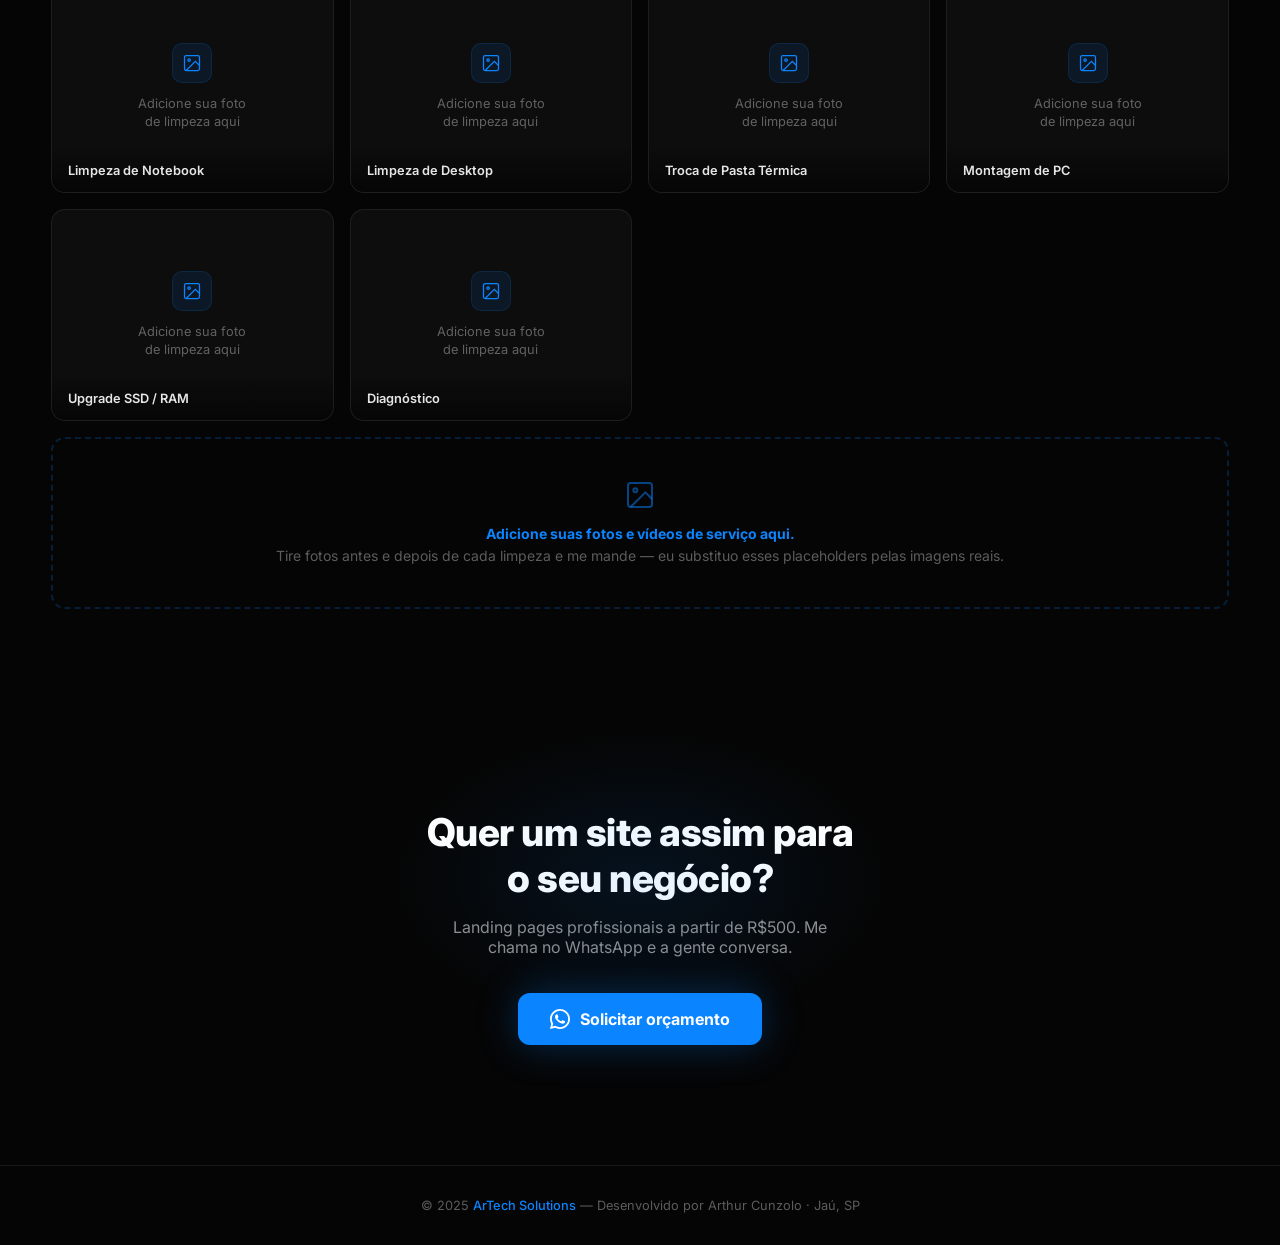
==== commit 970a1b70: "fix: restaura iframes nos previews do portfólio" ====
--- a/portfolio.html
+++ b/portfolio.html
@@ -603,11 +603,11 @@
       transform: scale(0.5);
       transform-origin: top left;
       pointer-events: none;
-      transition: transform 2.5s cubic-bezier(0.4, 0, 0.2, 1);
+      transition: transform 3s cubic-bezier(0.4, 0, 0.2, 1);
     }
 
     .preview-site iframe.scrolled {
-      transform: scale(0.5) translateY(-38%);
+      transform: scale(0.5) translateY(-42%);
     }
 
     /* ── PROJECT INFO ── */
@@ -1176,24 +1176,7 @@
                 <span>Carregando...</span>
               </div>
               <div class="preview-site" id="site-1">
-                <div class="site-mock site-mock--artech">
-                  <div class="sm-nav"><div class="sm-logo"></div><div class="sm-nav-links"><span></span><span></span><span></span></div></div>
-                  <div class="sm-hero">
-                    <div class="sm-hero-tag"></div>
-                    <div class="sm-hero-h1"></div>
-                    <div class="sm-hero-h2"></div>
-                    <div class="sm-hero-sub"></div>
-                    <div class="sm-hero-btns"><div class="sm-btn sm-btn--primary"></div><div class="sm-btn sm-btn--ghost"></div></div>
-                  </div>
-                  <div class="sm-section">
-                    <div class="sm-section-title"></div>
-                    <div class="sm-cards"><div class="sm-card"></div><div class="sm-card"></div><div class="sm-card"></div></div>
-                  </div>
-                  <div class="sm-section">
-                    <div class="sm-section-title"></div>
-                    <div class="sm-table"><div class="sm-table-col"></div><div class="sm-table-col sm-table-col--hl"></div><div class="sm-table-col"></div></div>
-                  </div>
-                </div>
+                <iframe src="https://ar-tech-solutions-two.vercel.app/" id="frame-1" title="ArTech Solutions" scrolling="no"></iframe>
               </div>
             </div>
           </div>
@@ -1251,23 +1234,7 @@
                 <span>Carregando...</span>
               </div>
               <div class="preview-site" id="site-2">
-                <div class="site-mock site-mock--capriccio">
-                  <div class="sm-nav sm-nav--light"><div class="sm-logo sm-logo--peach"></div><div class="sm-nav-links"><span></span><span></span><span></span></div></div>
-                  <div class="sm-hero sm-hero--capriccio">
-                    <div class="sm-hero-badge"></div>
-                    <div class="sm-hero-h1 sm-hero-h1--peach"></div>
-                    <div class="sm-hero-sub"></div>
-                    <div class="sm-hero-btns"><div class="sm-btn sm-btn--peach"></div></div>
-                  </div>
-                  <div class="sm-section">
-                    <div class="sm-section-title sm-section-title--center"></div>
-                    <div class="sm-grid-2"><div class="sm-img-card"></div><div class="sm-img-card"></div><div class="sm-img-card"></div><div class="sm-img-card"></div></div>
-                  </div>
-                  <div class="sm-section">
-                    <div class="sm-section-title sm-section-title--center"></div>
-                    <div class="sm-cards sm-cards--center"><div class="sm-card sm-card--peach"></div><div class="sm-card sm-card--peach"></div><div class="sm-card sm-card--peach"></div></div>
-                  </div>
-                </div>
+                <iframe src="https://capriccio-peach.vercel.app/" id="frame-2" title="Capriccio Buffet" scrolling="no"></iframe>
               </div>
             </div>
           </div>
@@ -1326,21 +1293,7 @@
                 <span>Carregando...</span>
               </div>
               <div class="preview-site" id="site-3">
-                <div class="site-mock site-mock--termas">
-                  <div class="sm-hero sm-hero--termas">
-                    <div class="sm-water-waves"><div class="sm-wave"></div><div class="sm-wave sm-wave--2"></div></div>
-                    <div class="sm-hero-h1 sm-hero-h1--white"></div>
-                    <div class="sm-hero-sub sm-hero-sub--white"></div>
-                    <div class="sm-hero-btns"><div class="sm-btn sm-btn--cyan"></div></div>
-                  </div>
-                  <div class="sm-section sm-section--dark">
-                    <div class="sm-section-title sm-section-title--white sm-section-title--center"></div>
-                    <div class="sm-form"><div class="sm-input"></div><div class="sm-input"></div><div class="sm-input"></div><div class="sm-btn sm-btn--cyan sm-btn--full"></div></div>
-                  </div>
-                  <div class="sm-section sm-section--dark">
-                    <div class="sm-cards"><div class="sm-card sm-card--dark"></div><div class="sm-card sm-card--dark"></div><div class="sm-card sm-card--dark"></div></div>
-                  </div>
-                </div>
+                <iframe src="https://termas-pacu-registro-de-acoes.vercel.app/" id="frame-3" title="Termas Pacu" scrolling="no"></iframe>
               </div>
             </div>
           </div>
@@ -1399,17 +1352,7 @@
                 <span>Carregando...</span>
               </div>
               <div class="preview-site" id="site-4">
-                <div class="site-mock site-mock--pair">
-                  <div class="sm-nav"><div class="sm-logo sm-logo--purple"></div><div class="sm-nav-links"><span></span><span></span></div><div class="sm-btn sm-btn--purple sm-btn--sm"></div></div>
-                  <div class="sm-hero sm-hero--pair">
-                    <div class="sm-hero-h1 sm-hero-h1--purple"></div>
-                    <div class="sm-hero-sub"></div>
-                    <div class="sm-hero-btns"><div class="sm-btn sm-btn--purple"></div><div class="sm-btn sm-btn--ghost"></div></div>
-                  </div>
-                  <div class="sm-section">
-                    <div class="sm-dashboard"><div class="sm-dash-sidebar"></div><div class="sm-dash-main"><div class="sm-dash-stats"><div class="sm-stat-card"></div><div class="sm-stat-card"></div><div class="sm-stat-card"></div></div><div class="sm-dash-chart"></div></div></div>
-                  </div>
-                </div>
+                <iframe src="https://arthurpair.vercel.app/" id="frame-4" title="ArthurPair SaaS" scrolling="no"></iframe>
               </div>
             </div>
           </div>
@@ -1625,35 +1568,41 @@
     async function runLoop(id) {
       const loading = document.getElementById('loading-' + id);
       const prog    = document.getElementById('prog-' + id);
-      const mock    = document.querySelector('#site-' + id + ' .site-mock');
+      const frame   = document.querySelector('#site-' + id + ' iframe');
+
+      // Wait for iframe load or timeout
+      await new Promise(resolve => {
+        const onLoad = () => resolve();
+        frame.addEventListener('load', onLoad, { once: true });
+        setTimeout(resolve, 5000);
+      });
 
       while (true) {
-        // Phase 1: Show loading spinner + animate progress bar
+        // Phase 1: Show loading bar
         prog.style.transition = 'none';
         prog.style.width = '0%';
         loading.classList.remove('hidden');
-        mock.classList.remove('scrolled');
+        frame.classList.remove('scrolled');
 
         await sleep(50);
         await animateProgress(prog, 0, 65, LOAD_DURATION * 0.55);
         await animateProgress(prog, 65, 90, LOAD_DURATION * 0.3);
         await animateProgress(prog, 90, 100, LOAD_DURATION * 0.15);
 
-        // Phase 2: Hide loading, reveal site at top
+        // Phase 2: Reveal site
         loading.classList.add('hidden');
-        await sleep(350);
-
-        // Phase 3: Scroll down (CSS transition on .site-mock)
-        mock.classList.add('scrolled');
+        await sleep(400);
+
+        // Phase 3: Scroll down
+        frame.classList.add('scrolled');
         await sleep(SCROLL_DOWN + PAUSE_BOTTOM);
 
-        // Phase 4: Scroll back to top
-        mock.classList.remove('scrolled');
+        // Phase 4: Scroll back up
+        frame.classList.remove('scrolled');
         await sleep(SCROLL_UP + PAUSE_TOP);
       }
     }
 
-    // Start each preview staggered so they don't sync up
     [1, 2, 3, 4].forEach((id, i) => {
       setTimeout(() => runLoop(id), i * 1600);
     });
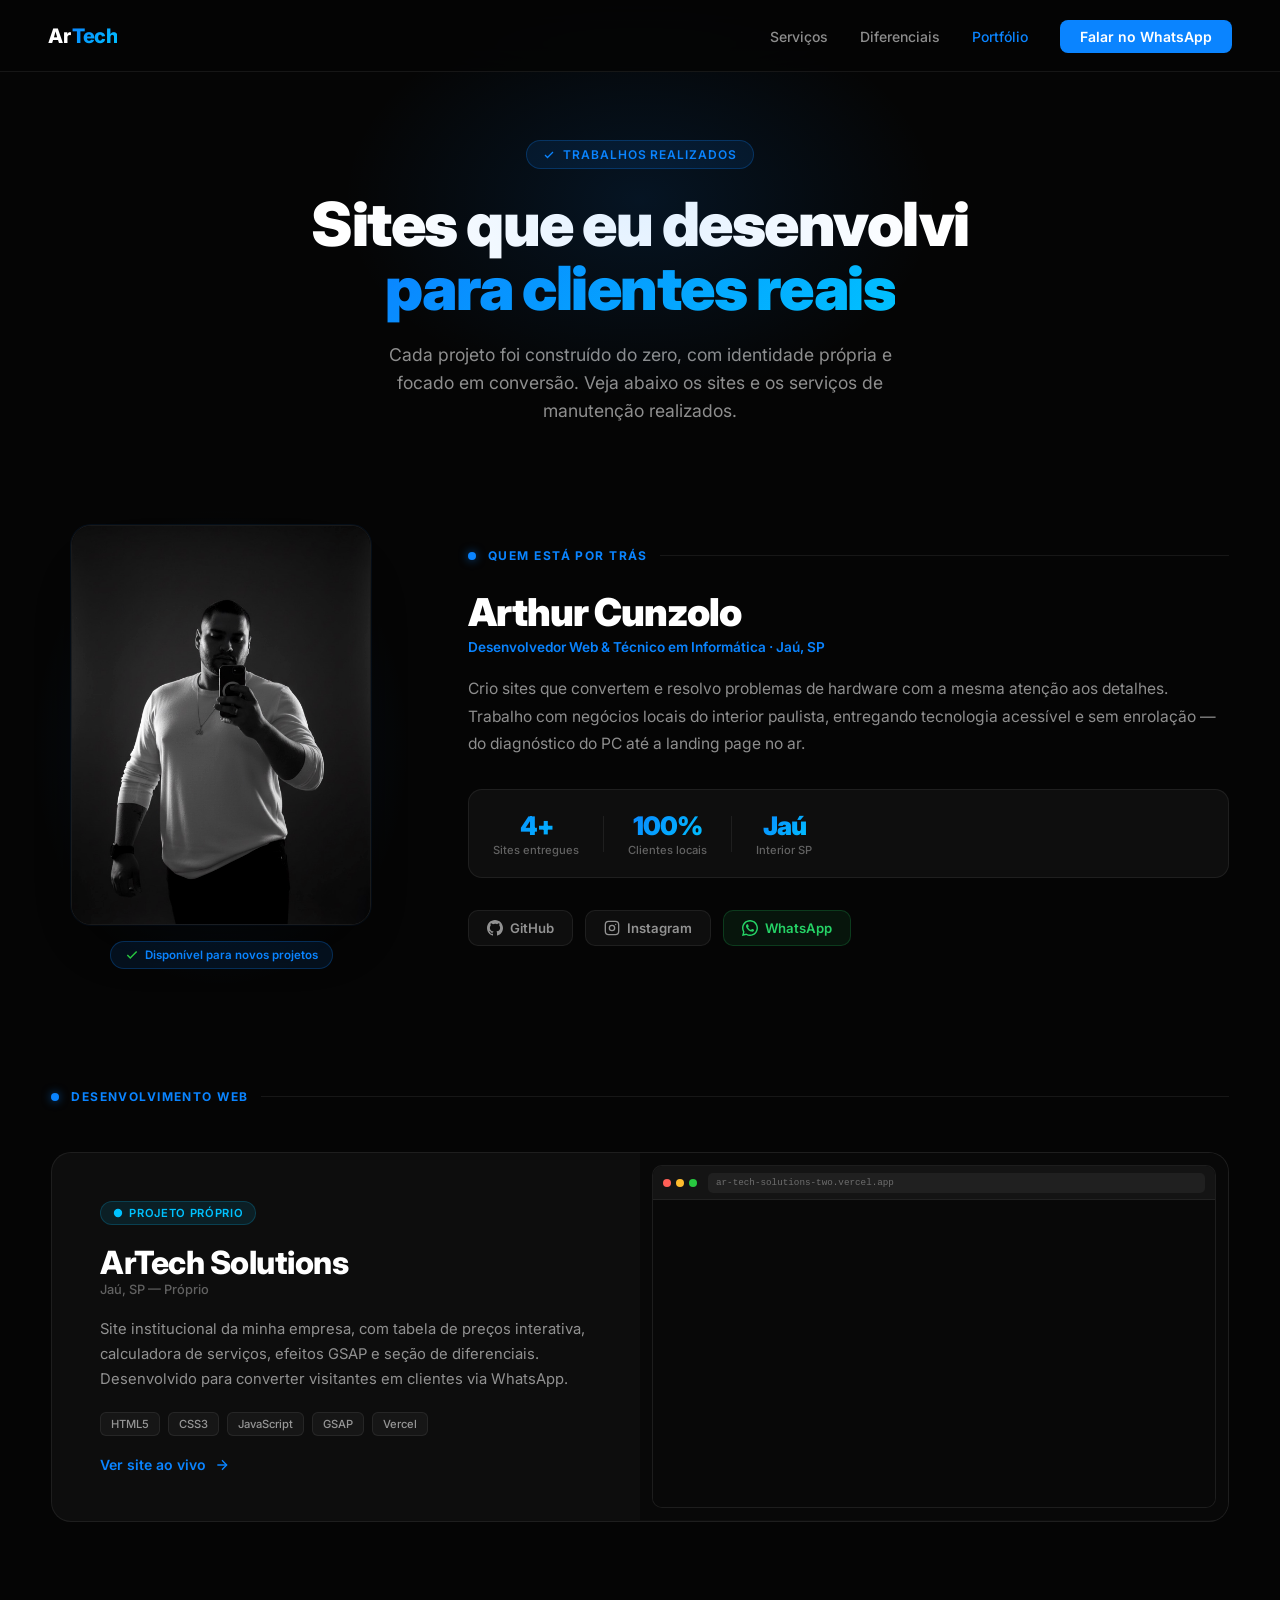
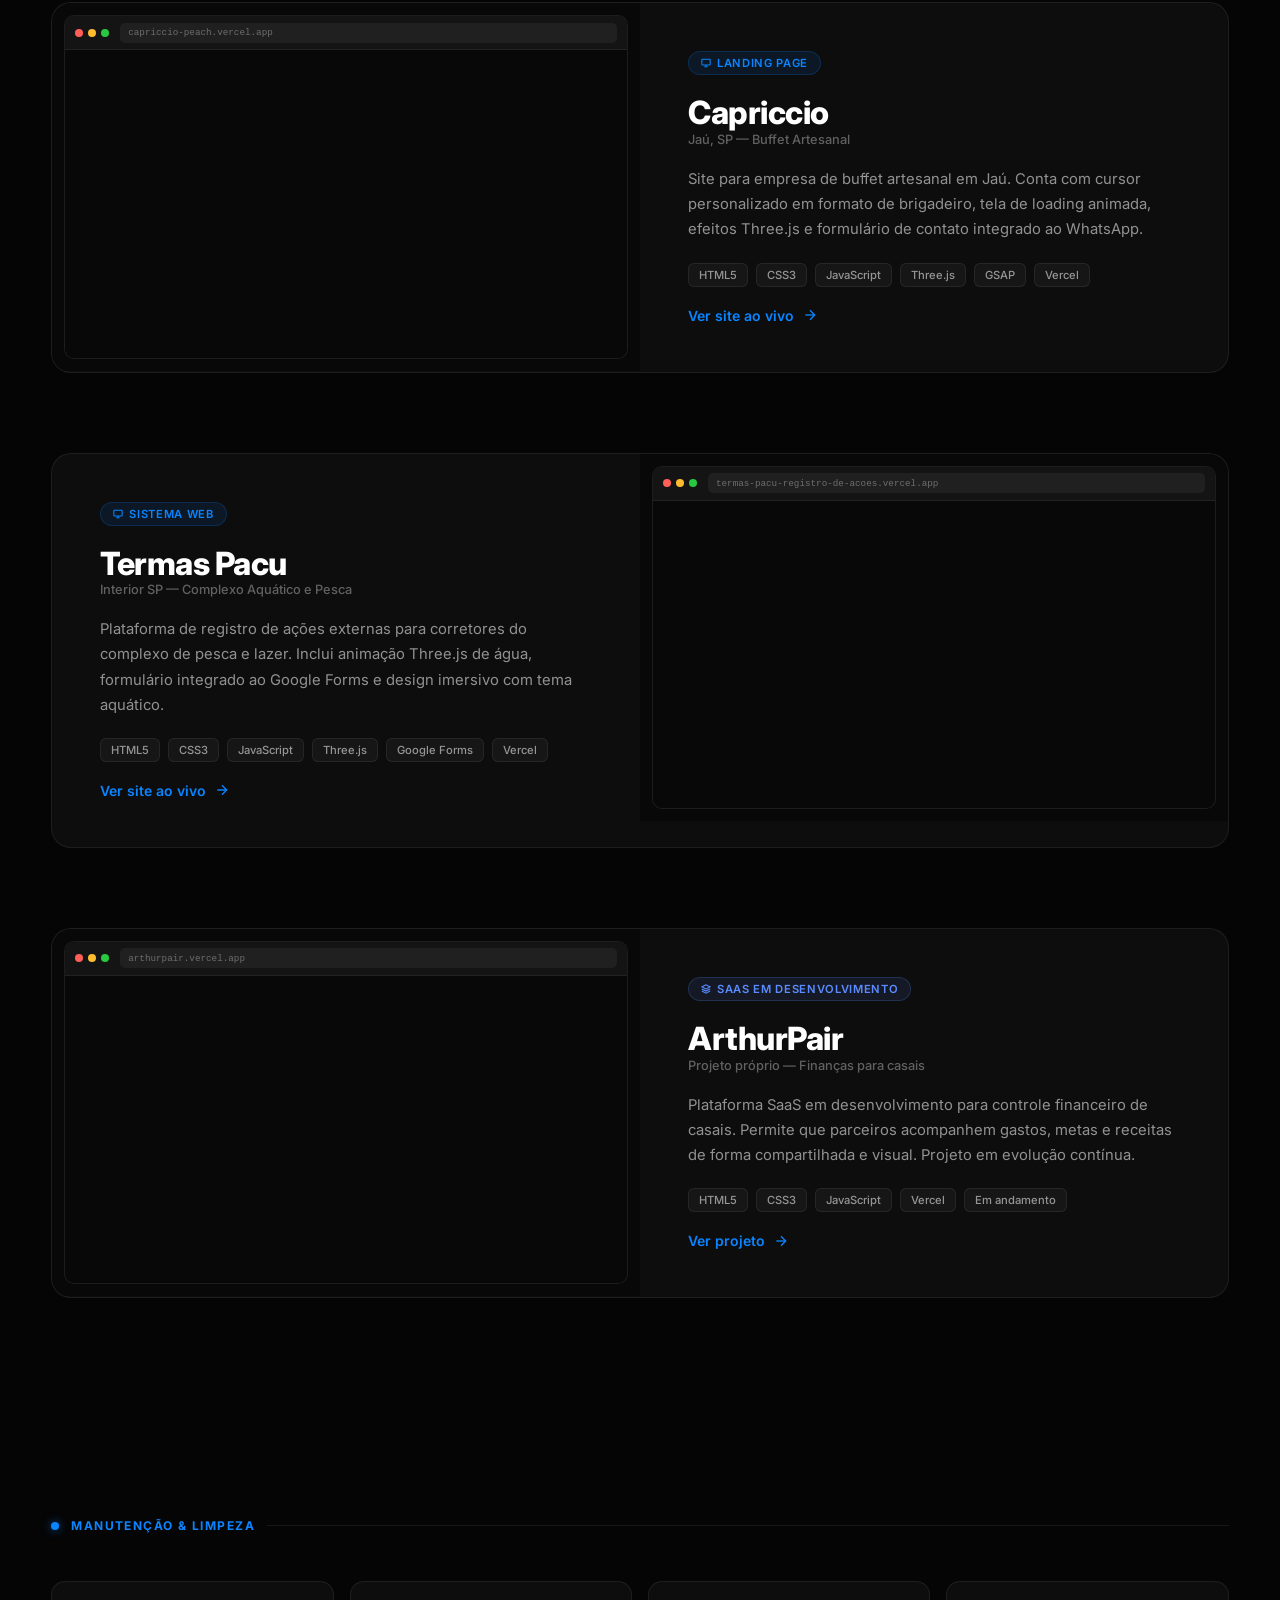
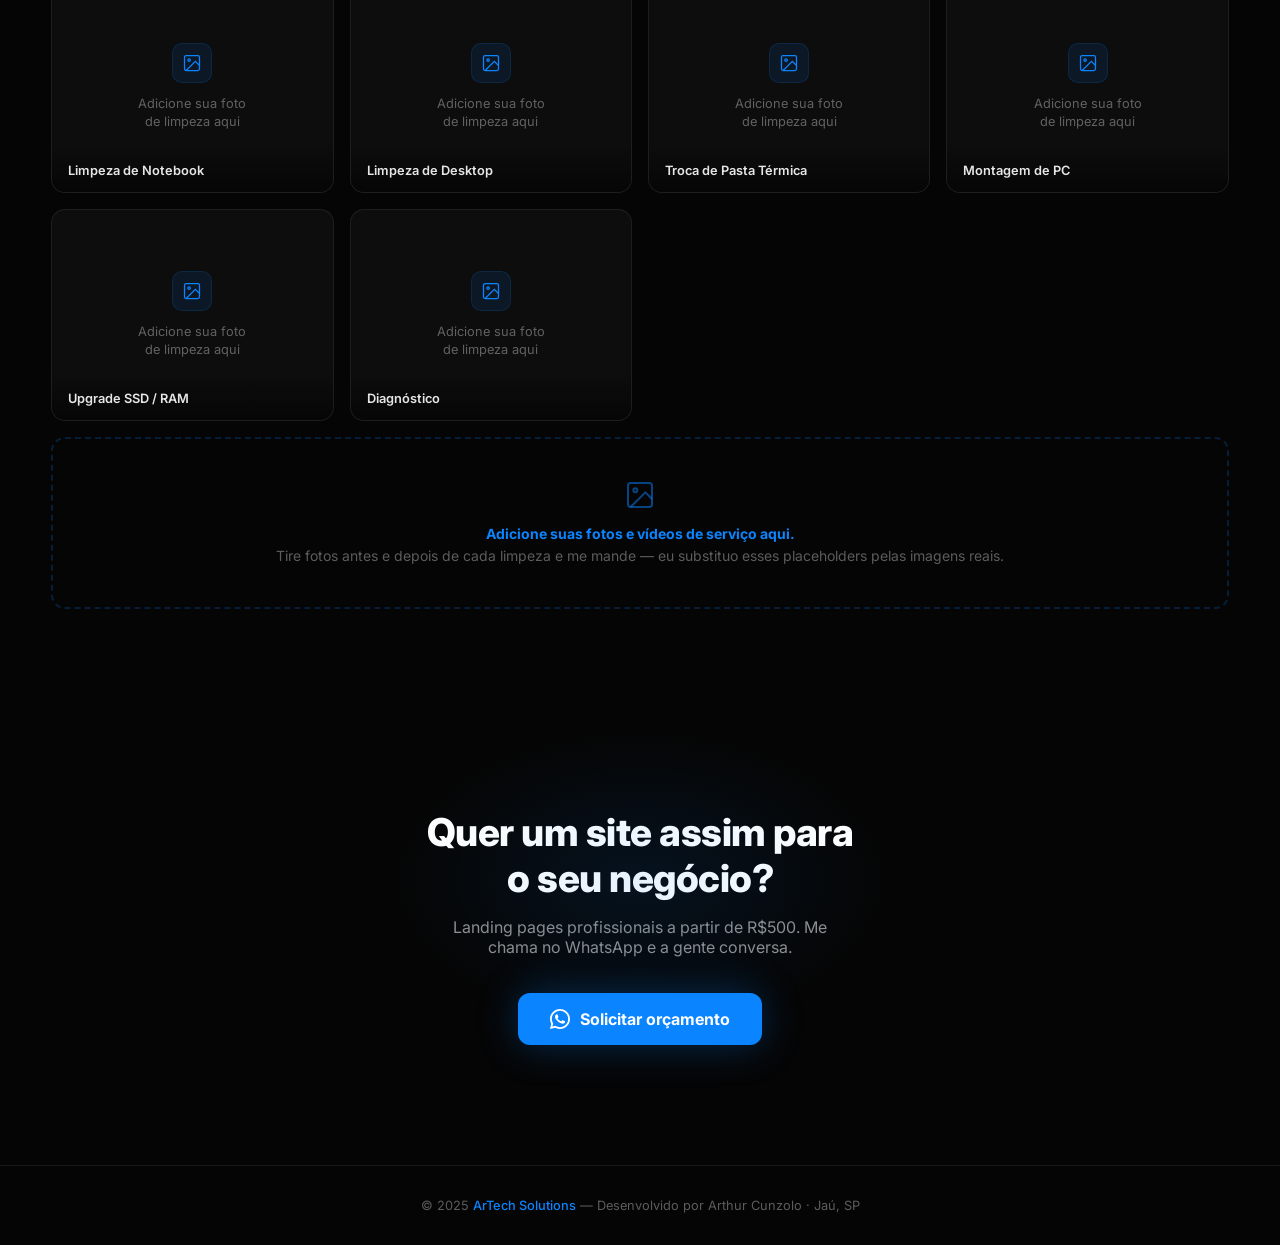
==== commit 5a1289f5: "fix: remove loading e looping dos previews, mantém apenas iframe estático" ====
--- a/portfolio.html
+++ b/portfolio.html
@@ -525,20 +525,7 @@
       position: relative;
     }
 
-    .browser-url-bar {
-      position: absolute;
-      inset: 0;
-      border-radius: 5px;
-      overflow: hidden;
-    }
-
-    .browser-url-progress {
-      height: 100%;
-      width: 0%;
-      background: linear-gradient(90deg, rgba(10,132,255,0.25), rgba(0,194,255,0.15));
-      transition: width 0.1s linear;
-      border-radius: 5px;
-    }
+
 
     .browser-url span {
       font-size: 0.58rem;
@@ -558,37 +545,7 @@
       background: #080808;
     }
 
-    .preview-loading {
-      position: absolute;
-      inset: 0;
-      display: flex;
-      flex-direction: column;
-      align-items: center;
-      justify-content: center;
-      gap: 10px;
-      background: #080808;
-      z-index: 10;
-      opacity: 1;
-      transition: opacity 0.4s ease;
-    }
-
-    .preview-loading.hidden { opacity: 0; pointer-events: none; }
-
-    .preview-loading__spinner {
-      width: 22px; height: 22px;
-      border: 2px solid rgba(10,132,255,0.15);
-      border-top-color: var(--blue-primary);
-      border-radius: 50%;
-      animation: spin 0.8s linear infinite;
-    }
-
-    @keyframes spin { to { transform: rotate(360deg); } }
-
-    .preview-loading span {
-      font-size: 0.65rem;
-      color: var(--text-muted);
-      font-family: monospace;
-    }
+
 
     .preview-site {
       position: absolute;
@@ -603,11 +560,6 @@
       transform: scale(0.5);
       transform-origin: top left;
       pointer-events: none;
-      transition: transform 3s cubic-bezier(0.4, 0, 0.2, 1);
-    }
-
-    .preview-site iframe.scrolled {
-      transform: scale(0.5) translateY(-42%);
     }
 
     /* ── PROJECT INFO ── */
@@ -1164,17 +1116,10 @@
               <div class="browser-dot"></div>
               <div class="browser-dot"></div>
               <div class="browser-url">
-                <div class="browser-url-bar">
-                  <div class="browser-url-progress" id="prog-1"></div>
-                </div>
-                <span id="url-text-1">ar-tech-solutions-two.vercel.app</span>
+                <span>ar-tech-solutions-two.vercel.app</span>
               </div>
             </div>
             <div class="browser-content" id="preview-1">
-              <div class="preview-loading" id="loading-1">
-                <div class="preview-loading__spinner"></div>
-                <span>Carregando...</span>
-              </div>
               <div class="preview-site" id="site-1">
                 <iframe src="https://ar-tech-solutions-two.vercel.app/" id="frame-1" title="ArTech Solutions" scrolling="no"></iframe>
               </div>
@@ -1222,17 +1167,10 @@
               <div class="browser-dot"></div>
               <div class="browser-dot"></div>
               <div class="browser-url">
-                <div class="browser-url-bar">
-                  <div class="browser-url-progress" id="prog-2"></div>
-                </div>
-                <span id="url-text-2">capriccio-peach.vercel.app</span>
+                <span>capriccio-peach.vercel.app</span>
               </div>
             </div>
             <div class="browser-content" id="preview-2">
-              <div class="preview-loading" id="loading-2">
-                <div class="preview-loading__spinner"></div>
-                <span>Carregando...</span>
-              </div>
               <div class="preview-site" id="site-2">
                 <iframe src="https://capriccio-peach.vercel.app/" id="frame-2" title="Capriccio Buffet" scrolling="no"></iframe>
               </div>
@@ -1281,17 +1219,10 @@
               <div class="browser-dot"></div>
               <div class="browser-dot"></div>
               <div class="browser-url">
-                <div class="browser-url-bar">
-                  <div class="browser-url-progress" id="prog-3"></div>
-                </div>
-                <span id="url-text-3">termas-pacu-registro-de-acoes.vercel.app</span>
+                <span>termas-pacu-registro-de-acoes.vercel.app</span>
               </div>
             </div>
             <div class="browser-content" id="preview-3">
-              <div class="preview-loading" id="loading-3">
-                <div class="preview-loading__spinner"></div>
-                <span>Carregando...</span>
-              </div>
               <div class="preview-site" id="site-3">
                 <iframe src="https://termas-pacu-registro-de-acoes.vercel.app/" id="frame-3" title="Termas Pacu" scrolling="no"></iframe>
               </div>
@@ -1340,17 +1271,10 @@
               <div class="browser-dot"></div>
               <div class="browser-dot"></div>
               <div class="browser-url">
-                <div class="browser-url-bar">
-                  <div class="browser-url-progress" id="prog-4"></div>
-                </div>
-                <span id="url-text-4">arthurpair.vercel.app</span>
+                <span>arthurpair.vercel.app</span>
               </div>
             </div>
             <div class="browser-content" id="preview-4">
-              <div class="preview-loading" id="loading-4">
-                <div class="preview-loading__spinner"></div>
-                <span>Carregando...</span>
-              </div>
               <div class="preview-site" id="site-4">
                 <iframe src="https://arthurpair.vercel.app/" id="frame-4" title="ArthurPair SaaS" scrolling="no"></iframe>
               </div>
@@ -1539,73 +1463,7 @@
       document.body.style.overflow = '';
     }
 
-    // ── LOOPING PREVIEW SYSTEM ──
-    // Uses CSS mockups (no iframes). Loop: loading bar → reveal → scroll down → scroll up → repeat
-
-    const LOAD_DURATION = 1000;
-    const SCROLL_DOWN   = 2800;
-    const PAUSE_BOTTOM  = 700;
-    const SCROLL_UP     = 2800;
-    const PAUSE_TOP     = 600;
-
-    function animateProgress(progEl, from, to, duration) {
-      return new Promise(resolve => {
-        const start = performance.now();
-        const diff = to - from;
-        function step(now) {
-          const t = Math.min((now - start) / duration, 1);
-          const eased = t < 0.5 ? 2*t*t : -1+(4-2*t)*t;
-          progEl.style.width = (from + diff * eased) + '%';
-          if (t < 1) requestAnimationFrame(step);
-          else resolve();
-        }
-        requestAnimationFrame(step);
-      });
-    }
-
-    function sleep(ms) { return new Promise(r => setTimeout(r, ms)); }
-
-    async function runLoop(id) {
-      const loading = document.getElementById('loading-' + id);
-      const prog    = document.getElementById('prog-' + id);
-      const frame   = document.querySelector('#site-' + id + ' iframe');
-
-      // Wait for iframe load or timeout
-      await new Promise(resolve => {
-        const onLoad = () => resolve();
-        frame.addEventListener('load', onLoad, { once: true });
-        setTimeout(resolve, 5000);
-      });
-
-      while (true) {
-        // Phase 1: Show loading bar
-        prog.style.transition = 'none';
-        prog.style.width = '0%';
-        loading.classList.remove('hidden');
-        frame.classList.remove('scrolled');
-
-        await sleep(50);
-        await animateProgress(prog, 0, 65, LOAD_DURATION * 0.55);
-        await animateProgress(prog, 65, 90, LOAD_DURATION * 0.3);
-        await animateProgress(prog, 90, 100, LOAD_DURATION * 0.15);
-
-        // Phase 2: Reveal site
-        loading.classList.add('hidden');
-        await sleep(400);
-
-        // Phase 3: Scroll down
-        frame.classList.add('scrolled');
-        await sleep(SCROLL_DOWN + PAUSE_BOTTOM);
-
-        // Phase 4: Scroll back up
-        frame.classList.remove('scrolled');
-        await sleep(SCROLL_UP + PAUSE_TOP);
-      }
-    }
-
-    [1, 2, 3, 4].forEach((id, i) => {
-      setTimeout(() => runLoop(id), i * 1600);
-    });
+
   </script>
 </body>
 </html>
